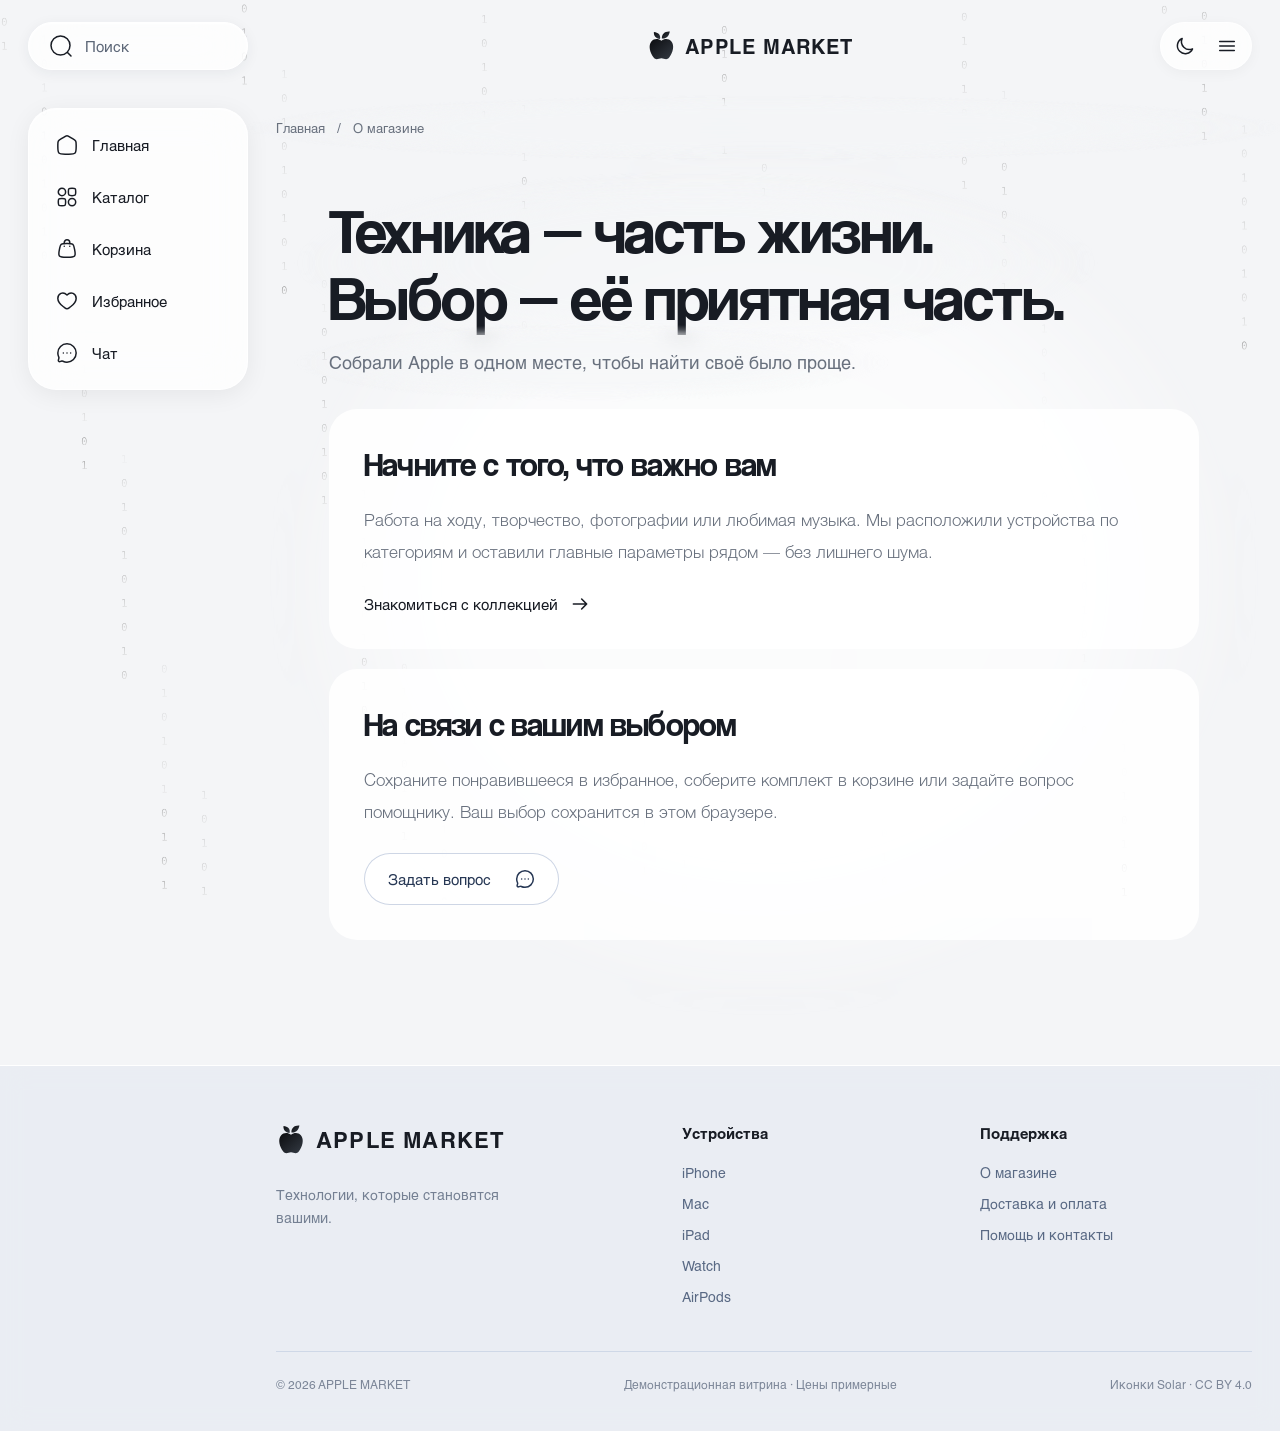
==== about.html @ 56eb34d1 "Add files via upload" ====
<!doctype html><html lang="ru"><head><meta charset="utf-8"><meta name="viewport" content="width=device-width,initial-scale=1"><meta name="description" content="APPLE MARKET — устройства Apple. Каталог iPhone, MacBook, iPad, AirPods и Apple Watch Series 12."><meta name="theme-color" content="#f7f8fc"><title>О магазине — APPLE MARKET</title><link rel="icon" type="image/svg+xml" href="favicon.svg?v=apple-market-5"><script src="theme.js?v=apple-market-5"></script><link rel="stylesheet" href="style.css?v=apple-market-5"><script defer src="solar.js?v=apple-market-5"></script><script defer src="products.js?v=apple-market-5"></script><script defer src="app.js?v=apple-market-5"></script></head><body data-page="about"><noscript>Для просмотра интерактивного каталога включите JavaScript.</noscript></body></html>
---- style.css ----
@font-face{font-family:Coolvetica;src:url('assets/fonts/coolvetica.ttf') format('truetype');font-weight:400;font-style:normal;font-display:swap}
@font-face{font-family:Manzana Helvetica;src:url('assets/fonts/helvetica-regular.otf') format('opentype');font-weight:400;font-style:normal;font-display:swap}
@font-face{font-family:Manzana Helvetica;src:url('assets/fonts/helvetica-light.otf') format('opentype');font-weight:300;font-style:normal;font-display:swap}
@font-face{font-family:Manzana Helvetica;src:url('assets/fonts/helvetica-bold.otf') format('opentype');font-weight:700;font-style:normal;font-display:swap}
@font-face{font-family:Manzana Helvetica;src:url('assets/fonts/helvetica-oblique.otf') format('opentype');font-weight:400;font-style:italic;font-display:swap}
:root{--ink:#181c24;--muted:#69717e;--paper:#f4f5f7;--line:#e1e5ec;--radius:32px;--spring:cubic-bezier(.22,1.38,.38,1);--ease:cubic-bezier(.22,1,.36,1);--button-blue:linear-gradient(115deg,#164dd4 0%,#122b80 36%,#174bc9 63%,#09194b 100%);font-family:'Manzana Helvetica',Helvetica,Arial,sans-serif;color:var(--ink);background:var(--paper);font-synthesis:none}
*{box-sizing:border-box}html{scroll-behavior:smooth;scroll-padding-bottom:120px}body{margin:0;min-width:320px}button,input,select,textarea{font:inherit}button,input,select,a,summary{touch-action:manipulation}button,a{-webkit-tap-highlight-color:transparent}a{color:inherit;text-decoration:none}button{cursor:pointer;color:inherit;border:0;background:none}button:disabled{opacity:.5;cursor:not-allowed}[hidden]{display:none!important}button:focus-visible,a:focus-visible,input:focus-visible,select:focus-visible,summary:focus-visible{outline:3px solid #447dff;outline-offset:5px}img{display:block;max-width:100%;height:auto}svg{width:24px;height:24px;fill:none;flex-shrink:0}svg path{vector-effect:non-scaling-stroke}h1,h2,h3,.brand,.menu-wordmark{font-family:Coolvetica,'Manzana Helvetica',sans-serif;font-weight:400;letter-spacing:-.025em}p{line-height:1.6}#matrix{position:fixed;inset:0;width:100%;height:100%;pointer-events:none;z-index:-1}.container{width:min(100%,1424px);padding:0 48px;margin:auto}.header{height:92px;display:flex;justify-content:space-between;align-items:center;position:relative;z-index:6}.icon-btn{display:grid;place-items:center;width:44px;height:44px;border-radius:50%;transition:transform .55s var(--spring),background .25s}.icon-btn:hover{background:#e9edf4}.icon-btn:active,.pill:active,.chip:active,.option:active,.add-btn:active,.dock-item:active{transform:scale(.93)}.top-control{background:#ffffff9c;border:1px solid #fff;box-shadow:inset 0 1px 2px #fff,0 3px 14px #202a4010;backdrop-filter:blur(20px);-webkit-backdrop-filter:blur(20px)}.brand{display:inline-flex;align-items:center;gap:16px;font-size:30px;letter-spacing:.13em;line-height:1}.logo-symbol{position:relative;display:block;overflow:hidden;width:61px;height:32px;flex-shrink:0;mix-blend-mode:multiply}.logo-symbol img{position:absolute;width:190px;height:95px;max-width:none;left:-64px;top:-19px}.home-brand{text-align:center;padding:7px 0 35px}.home-brand .brand{font-size:34px;gap:19px}.hero{aspect-ratio:16/9;border-radius:var(--radius);position:relative;overflow:hidden;background:#fff;display:grid;grid-template-columns:43% 57%;isolation:isolate;width:100%;box-shadow:0 12px 60px #26304705}.hero-copy{z-index:2;display:flex;flex-direction:column;justify-content:center;align-items:flex-start;padding:10% 0 10% 13%;position:relative}.hero h1{font-size:clamp(36px,4.5vw,67px);line-height:1.02;letter-spacing:-.04em;margin:0 0 22px;white-space:nowrap}.hero p{font-weight:300;font-size:20px;color:#647084;margin:0 0 30px}.hero-visual{position:absolute;inset:0 0 0 35%;display:flex;align-items:center;justify-content:center;overflow:hidden}.hero-visual img{width:100%;height:100%;max-width:none;object-fit:cover;object-position:55% 50%}.hero-visual:after{content:'';position:absolute;inset:0;background:linear-gradient(90deg,#fff 0%,#ffffff00 27%);pointer-events:none}.pill{display:inline-flex;align-items:center;justify-content:center;gap:24px;padding:16px 24px;border-radius:50px;font-size:15px;line-height:1.3;color:#fff;background:var(--button-blue);background-size:280% 280%;animation:blue-sheen 9s ease-in-out infinite;box-shadow:0 3px 17px #2457d126,inset 0 1px 1px #ffffff2b;transition:transform .55s var(--spring),box-shadow .35s;min-height:50px}.pill:hover{transform:translateY(-2px);box-shadow:0 5px 24px #2457d13d,inset 0 1px 1px #ffffff40}.pill svg{width:20px;height:20px}.pill.outline{background:#ffffff75;color:#263754;box-shadow:inset 0 0 0 1px #ced6e5;animation:none}.second-row{display:grid;grid-template-columns:1fr 1fr;gap:24px;margin-top:24px}.portrait-banner{position:relative;aspect-ratio:3/4;border-radius:var(--radius);background:linear-gradient(155deg,#e7f0ff,#f2f4fa 65%,#dce8f9);overflow:hidden;padding:9%;display:flex;flex-direction:column;align-items:flex-start}.portrait-banner h2{font-size:clamp(38px,4.5vw,65px);line-height:1.02;margin:0;z-index:2}.portrait-banner img{position:absolute;left:3%;bottom:22%;width:94%;height:44%;object-fit:contain;transition:transform 1s var(--ease)}.portrait-banner:hover img{transform:translateY(-10px) rotate(-2deg)}.portrait-banner .pill{position:absolute;bottom:8%;left:9%;z-index:2}.editorial{display:flex;flex-direction:column;align-items:flex-start;justify-content:center;padding:11%;border-radius:var(--radius);background:#ffffffa8;backdrop-filter:blur(7px);-webkit-backdrop-filter:blur(7px);border:1px solid #fff9}.editorial h2{font-size:clamp(34px,4.3vw,62px);line-height:1.05;margin:0 0 30px}.editorial p{font-size:19px;font-weight:300;line-height:1.9;color:#727c8d;margin:0 0 32px}.text-link{display:inline-flex;align-items:center;gap:12px;font-size:15px;flex-shrink:0}.text-link svg{width:20px;height:20px}.section{padding-top:80px}.section-title{display:flex;align-items:center;justify-content:space-between;gap:25px;margin-bottom:30px}.section-title h2{font-size:42px;margin:0;line-height:1.1}.cards{display:grid;grid-template-columns:repeat(3,minmax(0,1fr));gap:20px}.card{position:relative;min-width:0;border-radius:28px;background:#fff;padding:25px;display:flex;flex-direction:column;box-shadow:0 8px 36px #18244004;transition:transform .65s var(--spring),box-shadow .4s}.card:hover{transform:translateY(-5px);box-shadow:0 14px 42px #1824400b}.card-link{display:block}.favorite{position:absolute;right:14px;top:14px;z-index:3;color:#667284}.favorite.selected{color:#1747c5;background:#edf2ff}.favorite.selected svg{fill:#dfe9ff}.card-image{height:255px;display:flex;align-items:center;justify-content:center;margin:4px 0 20px}.card-image img{width:100%;height:100%;object-fit:contain;transition:transform .6s var(--ease);mix-blend-mode:multiply}.card:hover .card-image img{transform:scale(1.035)}.card h3{font-size:27px;line-height:1.1;margin:0 0 10px}.card .desc{font-size:14px;color:var(--muted);margin:0;min-height:43px}.card-bottom{display:flex;justify-content:space-between;align-items:center;gap:8px;padding-top:20px;margin-top:auto}.price{font-size:21px;letter-spacing:-.03em}.add-btn{width:42px;height:42px;display:grid;place-items:center;flex-shrink:0;border-radius:50%;color:#fff;background:var(--button-blue);background-size:280% 280%;animation:blue-sheen 9s ease-in-out infinite;box-shadow:0 3px 13px #2457d123;transition:transform .5s var(--spring)}.add-btn svg{width:23px;height:23px}.availability{font-size:13px;color:#5e6d89;line-height:1.5;margin:14px 0 0}.footer{padding:58px 0 130px;margin-top:80px;background:#e7ebf2b8;border-top:1px solid #fff;backdrop-filter:blur(14px);-webkit-backdrop-filter:blur(14px)}.footer-inner{display:grid;grid-template-columns:2fr 1fr 1fr;gap:40px}.footer p{font-size:14px;color:#758093;max-width:270px;margin-top:25px}.footer h4{font-size:15px;font-weight:700;margin:0 0 22px}.footer a:not(.brand){display:block;font-size:14px;margin:14px 0;color:#596984}.footer .brand{font-size:25px;gap:10px}.footer .logo-symbol{transform:scale(.75);margin-left:-8px;margin-right:-6px}.footer-bottom{display:flex;justify-content:space-between;gap:20px;align-items:center;font-size:12px;color:#7c8698;margin-top:32px;padding-top:25px;border-top:1px solid #cfd8e7}.footer-bottom a{font-size:12px!important;margin:0!important}
/* Floating glass navigation, using native blur and layered optical highlights. */
.dock{position:fixed;bottom:max(18px,env(safe-area-inset-bottom));left:50%;transform:translateX(-50%);display:grid;grid-template-columns:repeat(5,minmax(0,1fr));align-items:center;width:min(560px,calc(100% - 28px));padding:7px;gap:3px;border-radius:46px;z-index:15;background:linear-gradient(140deg,#ffffffbc,#ffffff68 45%,#d5dfef82);border:1px solid #fffffff5;box-shadow:inset 0 1px 1px #fff, inset 0 -1px 2px #97a5bf70,0 8px 32px #20345724,0 1px 5px #27344b14;backdrop-filter:blur(28px) saturate(1.65);-webkit-backdrop-filter:blur(28px) saturate(1.65)}.dock-item{position:relative;display:flex;flex-direction:column;align-items:center;justify-content:center;gap:6px;height:62px;border-radius:34px;color:#52627c;font-size:12px;line-height:1.1;transition:transform .5s var(--spring),background .4s,color .4s;isolation:isolate}.dock-item svg{width:24px;height:24px}.dock-item.active,.dock-item[aria-expanded=true]{background:linear-gradient(145deg,#fcfdffef,#d9e5ff9e);box-shadow:inset 0 1px 2px #fff,0 2px 8px #24457115;color:#174dc7}.dock-item:hover{background:#ffffff6e}.count{position:absolute;top:5px;right:calc(50% - 23px);font-size:10px;line-height:1;background:#174aca;color:#fff;border:2px solid #f8faff;min-width:18px;height:18px;padding:1px 3px;display:grid;place-items:center;border-radius:20px}
/* Search, menu and feedback are separate accessible modal surfaces. */
dialog{color:var(--ink);background:#f9fafded;border:1px solid #fff;border-radius:32px;padding:28px;box-shadow:inset 0 1px 2px #fff,0 25px 100px #17274330;max-width:calc(100% - 32px);backdrop-filter:blur(30px);-webkit-backdrop-filter:blur(30px);overflow:auto}dialog::backdrop{background:#1e2b421c;backdrop-filter:blur(5px);-webkit-backdrop-filter:blur(5px)}.dialog-top{display:flex;align-items:center;justify-content:space-between;gap:20px;margin-bottom:22px}.dialog-top h2{font-size:32px;margin:0}.dialog-top .icon-btn{background:#e5eaf280}.menu-dialog{position:fixed;inset:18px max(24px,calc((100vw - 1328px)/2)) auto auto;margin:0;width:390px;transform-origin:calc(100% - 44px) 28px;border-radius:34px;padding:20px 22px 26px}.menu-wordmark{font-size:23px;letter-spacing:.13em;padding-left:7px}.menu-dialog nav{display:flex;flex-direction:column;gap:7px}.menu-dialog nav a{display:flex;justify-content:space-between;align-items:center;font-size:18px;line-height:1.3;padding:16px;border-radius:19px;transition:background .25s,transform .45s var(--spring)}.menu-dialog nav a:hover{background:#e8edf6}.menu-dialog nav a:active{transform:scale(.96)}.menu-dialog nav svg{width:18px;height:18px;color:#7f8da3}.search-dialog{width:660px}.search-input,input[type=search],input[type=number],select{width:100%;border:1px solid var(--line);border-radius:15px;background:#fff;padding:15px;font-size:16px;color:var(--ink)}.search-results{display:flex;flex-direction:column;margin-top:18px;max-height:55vh;overflow:auto}.search-result{display:flex;align-items:center;gap:20px;padding:12px;border-bottom:1px solid var(--line);font-size:16px;border-radius:13px}.search-result:hover{background:#edf2fc}.search-result img{width:62px;height:66px;object-fit:contain;mix-blend-mode:multiply}.search-result div{flex:1}.search-result small{display:block;font-size:13px;color:var(--muted);margin-top:7px}.chat{position:fixed;inset:auto 24px 110px auto;margin:0;padding:0;width:400px;max-height:calc(100dvh - 145px);overflow:hidden;transform-origin:bottom right}.chat-head{display:flex;justify-content:space-between;gap:15px;align-items:center;padding:20px 22px;border-bottom:1px solid var(--line)}.chat-head strong{font-family:Coolvetica,sans-serif;font-size:22px;letter-spacing:.1em;font-weight:400}.chat-head small{display:block;font-size:12px;color:var(--muted);margin-top:6px}.messages{display:flex;flex-direction:column;gap:12px;min-height:140px;max-height:min(330px,42dvh);padding:20px;overflow:auto;overscroll-behavior:contain}.message{font-size:15px;line-height:1.6;background:#e9edf4;padding:13px 16px;border-radius:21px;max-width:94%;white-space:pre-wrap}.message.user{background:#dde8ff;align-self:flex-end}.chat-quick{display:flex;gap:7px;padding:0 18px 15px;flex-wrap:wrap}.chat-quick button{font-size:13px;padding:9px 13px;border:1px solid #d9e1f0;border-radius:30px;background:#fff8}.chat-form{display:flex;gap:8px;padding:13px;border-top:1px solid var(--line)}.chat-form input{min-width:0;flex:1;border:0;background:transparent;padding:12px;font-size:16px}.chat-form button{display:grid;place-items:center;width:45px;height:45px;border-radius:50%;color:#fff;background:var(--button-blue);background-size:280% 280%;animation:blue-sheen 9s ease-in-out infinite;box-shadow:0 3px 14px #164dcc28}
/* Catalog and detail pages. */
.breadcrumbs{display:flex;gap:12px;font-size:13px;color:var(--muted);flex-wrap:wrap;margin:12px 0 35px}.page-heading{font-size:clamp(42px,5vw,70px);line-height:1.05;margin:0 0 22px}.lead{font-size:18px;font-weight:300;color:var(--muted);max-width:720px;margin:0 0 32px}.catalog-tabs{display:flex;flex-wrap:wrap;gap:8px;margin:34px 0}.chip{font-size:15px;padding:12px 22px;border:1px solid #d8e0ec;background:#fff8;border-radius:30px;transition:transform .5s var(--spring),background .3s}.chip.active{background:var(--button-blue);background-size:280% 280%;animation:blue-sheen 9s ease-in-out infinite;color:#fff;box-shadow:0 2px 14px #1f51c31c;border-color:transparent}.catalog-layout{display:grid;grid-template-columns:210px minmax(0,1fr);gap:26px}.catalog-layout .cards{grid-template-columns:repeat(3,minmax(0,1fr))}.catalog-layout .card{padding:20px}.catalog-layout .card-image{height:205px}.catalog-layout .card h3{font-size:25px}.filters{align-self:start;padding:24px;background:#ffffffb8;border:1px solid #fff;border-radius:26px;backdrop-filter:blur(8px)}.filters h3{font-size:22px;margin:0 0 22px}.filters label{display:block;font-size:14px;margin:20px 0 9px}.filters input{padding:12px;font-size:15px}.filters .reset{font-size:13px;padding:0 0 3px;border-bottom:1px solid #869bc0;color:#56729f;margin-top:24px}.results-top{display:flex;align-items:center;justify-content:space-between;gap:14px;margin-bottom:20px;font-size:14px;color:var(--muted)}.results-top select{width:auto;background:#ffffff8c;border:0;padding:10px 13px;font-size:14px}.demo-note{font-size:12px!important;color:#7b8392!important;line-height:1.7!important;margin:22px 0 0!important}.empty{grid-column:1/-1;padding:65px 25px;background:#ffffffbd;border:1px solid #fff;border-radius:28px;text-align:center}.empty h2{font-size:32px;margin:0 0 17px}.empty p{font-size:16px;color:var(--muted);margin:0 auto 25px;max-width:450px}.product-layout{display:grid;grid-template-columns:1.12fr 1fr;gap:64px;align-items:start}.product-photo{display:flex;align-items:center;justify-content:center;aspect-ratio:1;border-radius:32px;background:#fff;position:sticky;top:24px;overflow:hidden}.product-photo img{width:88%;height:88%;object-fit:contain;mix-blend-mode:multiply}.product-copy{padding:20px 0 0}.product-copy h1{font-size:48px;margin:0 0 20px;line-height:1.05}.product-copy p{font-size:17px;line-height:1.7;color:var(--muted);font-weight:300;margin:0 0 20px}.product-copy .availability{color:#315ca9;font-size:14px}.option-label{display:block;font-size:14px;margin:24px 0 12px}.options{display:flex;flex-wrap:wrap;gap:9px}.option{font-size:14px;border:1px solid #d8e0ed;border-radius:16px;padding:13px 18px;background:#ffffffb8;transition:transform .5s var(--spring),background .3s}.option.active{border-color:#285bc5;box-shadow:inset 0 0 0 1px #285bc5;background:linear-gradient(120deg,#f2f6ff,#e7eeff);color:#1746ae}.product-copy .price{display:block;font-size:36px;margin:30px 0 23px}.product-copy .pill{width:100%;justify-content:space-between}.specs{max-width:900px;margin:65px auto 0;padding:35px;border-radius:28px;background:#ffffffbc;backdrop-filter:blur(10px)}.specs h2{font-size:36px;margin:0 0 17px}.source-link{display:inline-flex;gap:8px;align-items:center;font-size:13px;color:#536f9f;margin-bottom:15px}.source-link svg{height:15px;width:15px}.spec-row{display:flex;justify-content:space-between;gap:20px;border-bottom:1px solid var(--line);font-size:15px;padding:18px 0;line-height:1.5}.spec-row span{color:var(--muted)}.spec-row strong{font-weight:400;text-align:right}.specs details{padding:20px 0}.specs details p{font-size:15px}.cart-layout{display:grid;grid-template-columns:1fr 360px;gap:40px}.cart-row{display:grid;grid-template-columns:100px 1fr auto;gap:24px;align-items:center;padding:25px 0;border-bottom:1px solid var(--line)}.cart-row img{width:100px;height:110px;object-fit:contain;background:#fff;border-radius:18px}.cart-row h3{font-size:25px;line-height:1.1;margin:0 0 9px}.cart-row p{font-size:13px;color:var(--muted)}.cart-row .price{font-size:20px}.quantity{display:inline-flex;align-items:center;border:1px solid var(--line);border-radius:30px;background:#ffffff9c}.quantity button{font-size:17px;padding:9px 14px}.quantity span{font-size:14px;min-width:23px;text-align:center}.summary{align-self:start;padding:28px;border-radius:28px;background:#ffffffd9;border:1px solid #fff;backdrop-filter:blur(12px)}.summary h2{font-size:29px;margin:0 0 24px}.summary .pill{width:100%;margin-top:25px;gap:10px}.summary p{font-size:13px;line-height:1.7;color:var(--muted)}.info-page{max-width:920px;margin:0 auto}.info-card{padding:35px;border-radius:28px;background:#ffffffd9;margin:20px 0}.info-card h2{font-size:33px;margin:0 0 20px}.info-card p{font-size:17px;font-weight:300;line-height:1.9;color:var(--muted);margin:0 0 25px}details{border-bottom:1px solid var(--line);padding:25px 0}summary{cursor:pointer;font-size:17px;line-height:1.5}details p{font-size:16px;line-height:1.8;color:var(--muted)}.toast{position:fixed;bottom:115px;left:50%;transform:translate(-50%,15px);background:#1d2944ed;color:#fff;padding:15px 24px;border-radius:30px;z-index:25;opacity:0;pointer-events:none;max-width:calc(100% - 35px);font-size:14px;line-height:1.5;text-align:center;backdrop-filter:blur(15px);transition:transform .5s var(--spring),opacity .25s}.toast.show{opacity:1;transform:translate(-50%,0)}.muted{color:var(--muted)}.visually-hidden{position:absolute;width:1px;height:1px;overflow:hidden;clip:rect(0,0,0,0)}.eyebrow,.tag,.notice{display:none}
@keyframes blue-sheen{0%,100%{background-position:0% 50%}50%{background-position:100% 50%}}
@media(min-width:1500px){.hero h1{font-size:67px}}
@media(max-width:1100px){.container{padding:0 28px}.hero h1{font-size:clamp(32px,4.9vw,55px)}.hero p{font-size:17px}.hero .pill{font-size:14px;gap:14px;padding:15px 21px}.cards{grid-template-columns:repeat(2,minmax(0,1fr))}.catalog-layout .cards{grid-template-columns:repeat(2,minmax(0,1fr))}.product-layout{gap:35px}.product-copy h1{font-size:40px}.cart-layout{grid-template-columns:1fr 300px}.portrait-banner h2{font-size:50px}.editorial h2{font-size:45px}.editorial p{font-size:17px}.section-title h2{font-size:36px}}
@media(max-width:760px){.container{padding:0 16px}.header{height:77px}.top-control{width:42px;height:42px}.home-brand{padding:6px 0 27px}.home-brand .brand{font-size:28px;gap:8px}.home-brand .logo-symbol{transform:scale(.8);margin-right:-4px}.hero{border-radius:25px;grid-template-columns:47% 53%}.hero-copy{padding:8% 0 8% 11%;justify-content:center}.hero h1{font-size:clamp(24px,5.2vw,38px);letter-spacing:-.035em;line-height:1.05;margin:0 0 13px}.hero p{display:none}.hero-visual{left:35%}.hero-visual img{object-position:55% 50%}.hero-visual:after{background:linear-gradient(90deg,#fff,#ffffff00 36%)}.hero .pill{font-size:12px;padding:10px 14px;min-height:39px;gap:8px}.hero .pill svg{width:15px;height:15px}.second-row{grid-template-columns:1fr;gap:17px;margin-top:17px}.portrait-banner{border-radius:25px;padding:9%}.portrait-banner h2{font-size:clamp(44px,12vw,70px)}.portrait-banner img{bottom:22%;height:45%}.portrait-banner .pill{font-size:14px}.editorial{padding:36px 30px;border-radius:25px}.editorial h2{font-size:43px;margin-bottom:24px}.editorial p{font-size:17px;line-height:1.8;margin-bottom:24px}.section{padding-top:48px}.section-title{align-items:flex-start;gap:15px;margin-bottom:23px}.section-title h2{font-size:32px;max-width:230px}.section-title .text-link{font-size:12px;gap:6px;max-width:90px;flex-shrink:1;line-height:1.5;margin-top:4px}.section-title .text-link svg{width:16px;height:16px}.cards{gap:12px}.card{padding:15px;border-radius:23px}.card .favorite{top:8px;right:6px;width:34px;height:34px}.card .favorite svg{width:21px;height:21px}.card-image{height:165px;margin:12px 0 15px}.card h3{font-size:23px;line-height:1.08;margin-bottom:9px}.card .desc{font-size:13px;line-height:1.5;min-height:40px}.card .availability{font-size:11px}.card-bottom{padding-top:17px;gap:4px}.price{font-size:16px}.add-btn{width:33px;height:33px}.add-btn svg{width:20px;height:20px}.footer{margin-top:48px;padding:36px 0 120px}.footer-inner{grid-template-columns:1fr 1fr;gap:30px}.footer-inner>div:first-child{grid-column:1/-1}.footer-bottom{flex-wrap:wrap;font-size:11px;line-height:1.6;gap:13px;margin-top:28px}.footer-bottom a{font-size:11px!important}.footer .brand{font-size:27px}.dock{bottom:max(12px,env(safe-area-inset-bottom));width:calc(100% - 22px);padding:6px;gap:1px;border-radius:42px}.dock-item{height:58px;gap:5px;font-size:11px;letter-spacing:-.01em}.dock-item svg{width:23px;height:23px}.count{top:3px;right:calc(50% - 23px)}.menu-dialog{inset:15px 15px auto auto;width:calc(100% - 30px);max-width:400px;border-radius:31px;padding:18px 20px 23px}.menu-dialog nav a{font-size:17px;padding:15px}.menu-wordmark{font-size:21px}.dialog-top h2{font-size:29px}.search-dialog{padding:24px}.chat{inset:auto 12px 98px 12px;width:auto;max-width:none;max-height:calc(100dvh - 130px);border-radius:29px}.messages{max-height:40dvh;padding:17px}.chat-head{padding:18px}.message{font-size:14px}.chat-quick button{font-size:12px}.breadcrumbs{font-size:12px;margin:9px 0 27px}.page-heading{font-size:44px;margin-bottom:17px}.lead{font-size:16px;margin-bottom:25px}.catalog-tabs{gap:6px;margin:23px 0}.chip{padding:11px 17px;font-size:14px}.catalog-layout{grid-template-columns:1fr;gap:20px}.filters{padding:20px;display:grid;grid-template-columns:1fr 1fr;gap:8px 14px}.filters h3{grid-column:1/-1;margin:0 0 2px;font-size:23px}.filters label{font-size:13px;margin:6px 0 8px}.filters input{padding:12px;min-width:0;width:100%;font-size:16px}.filters>div{min-width:0}.filters .reset{margin:8px 0 0;justify-self:start;grid-column:1/-1}.results-top{font-size:13px;gap:10px}.results-top select{font-size:13px;max-width:180px}.catalog-layout .card{padding:15px}.catalog-layout .card-image{height:165px}.catalog-layout .card h3{font-size:23px}.product-layout{grid-template-columns:1fr;gap:27px}.product-photo{position:static;aspect-ratio:1.08;border-radius:27px}.product-copy{padding:0 5px}.product-copy h1{font-size:43px}.product-copy p{font-size:16px;line-height:1.7}.product-copy .price{font-size:32px}.product-copy .pill{min-height:54px;font-size:16px}.option{font-size:14px;padding:13px 16px}.specs{padding:25px;margin-top:40px;border-radius:26px}.specs h2{font-size:32px}.spec-row{font-size:14px;padding:16px 0;gap:18px}.spec-row strong{max-width:57%;overflow-wrap:anywhere}.cart-layout{grid-template-columns:1fr;gap:30px}.cart-row{grid-template-columns:65px 1fr auto;gap:13px;padding:22px 0}.cart-row img{width:65px;height:85px}.cart-row h3{font-size:22px}.cart-row p{font-size:12px}.cart-row .price{font-size:16px}.quantity button{padding:8px 11px}.quantity span{font-size:13px;min-width:16px}.summary{padding:25px}.info-card{padding:27px}.info-card h2{font-size:29px}.info-card p{font-size:16px}.toast{bottom:100px;width:max-content}.demo-note{font-size:12px!important}}
@media(max-width:360px){.hero h1{font-size:22px}.hero .pill{font-size:11px;gap:4px;padding:10px}.card{padding:12px}.card-image{height:145px}.card h3{font-size:21px}.price{font-size:14px}.dock-item{font-size:10px}.product-copy h1{font-size:37px}}
@media(prefers-reduced-motion:reduce){html{scroll-behavior:auto}*,*:before,*:after{animation:none!important;transition:none!important}#matrix{opacity:.35}}

.header>.brand{position:absolute;left:50%;transform:translateX(-50%);font-size:23px;gap:2px;letter-spacing:.11em}.header>.brand .logo-symbol{transform:scale(.58);margin-left:-13px;margin-right:-9px}.header{margin-bottom:8px}@media(max-width:760px){.header>.brand{font-size:20px;gap:0;letter-spacing:.09em}.header>.brand .logo-symbol{transform:scale(.48);margin-left:-16px;margin-right:-13px}}
.dock{background:linear-gradient(140deg,#ffffffeb,#f5f8ffdb 48%,#e4ecfadf);color:#344b70}.dock-item{color:#425776}.dock-item.active,.dock-item[aria-expanded=true]{color:#1547bd}.dock-item svg{filter:drop-shadow(0 1px 1px #ffffff80)}
.footer-label{display:block;font-size:14px;margin:14px 0;color:#596984;cursor:default}.product-copy{background:#ffffff8c;border-radius:30px;padding:28px;backdrop-filter:blur(14px);-webkit-backdrop-filter:blur(14px)}.info-page{padding:25px;border-radius:32px;background:#ffffff72;backdrop-filter:blur(12px);-webkit-backdrop-filter:blur(12px)}.section-title,.breadcrumbs,.page-heading,.lead{backdrop-filter:blur(9px);-webkit-backdrop-filter:blur(9px);border-radius:15px}.page-heading,.lead{width:fit-content;max-width:100%}.hero-copy{backdrop-filter:blur(7px);-webkit-backdrop-filter:blur(7px);background:linear-gradient(90deg,#ffffff95,#ffffff00);border-radius:24px;mask-image:linear-gradient(90deg,#000 88%,transparent);padding-right:14px}.hero-copy>*{position:relative}.hero-visual:after{background:linear-gradient(90deg,#fff,#ffffff00 38%)}@media(max-width:760px){.product-copy{padding:24px 20px}.info-page{padding:20px}.info-page .page-heading{font-size:39px}.hero-copy{mask-image:none;backdrop-filter:blur(3px);-webkit-backdrop-filter:blur(3px)}}
.product-gallery{position:sticky;top:24px;min-width:0}.product-gallery .product-photo{position:relative;top:auto;aspect-ratio:1;touch-action:pan-y;user-select:none;outline-offset:4px}.gallery-main{width:88%!important;height:83%!important;object-fit:contain;mix-blend-mode:multiply;filter:brightness(1.035)}.gallery-arrow{position:absolute;top:50%;transform:translateY(-50%);width:40px;height:40px;border-radius:50%;display:grid;place-items:center;background:#ffffffe6;border:1px solid #e8edf5;box-shadow:0 3px 12px #15274412;backdrop-filter:blur(12px);transition:scale .4s var(--spring)}.gallery-arrow:active{scale:.9}.gallery-arrow.previous{left:14px}.gallery-arrow.previous svg{transform:rotate(180deg)}.gallery-arrow.next{right:14px}.gallery-arrow svg{width:20px;height:20px}.gallery-counter{position:absolute;bottom:17px;left:50%;transform:translateX(-50%);border-radius:20px;padding:7px 12px;background:#f3f6faee;color:#5a6f90;font-size:12px;backdrop-filter:blur(10px)}.gallery-thumbs{display:flex;gap:10px;overflow-x:auto;margin-top:14px;padding:3px;scrollbar-width:thin}.gallery-thumb{flex:0 0 83px;height:78px;border:1px solid #e3e8f1;border-radius:18px;padding:8px;background:#fff;transition:transform .4s var(--spring),border-color .3s}.gallery-thumb img{width:100%;height:100%;object-fit:contain;mix-blend-mode:multiply}.gallery-thumb.active{border-color:#2255d0;box-shadow:0 0 0 1px #2255d0}.gallery-thumb:active{transform:scale(.92)}.card-image{position:relative;height:275px;padding:0 0 34px;margin-bottom:17px;overflow:hidden}.card-image>a{width:100%;height:100%;display:flex;align-items:center;justify-content:center}.card-image img{width:94%;height:94%;object-fit:contain;filter:brightness(1.035);mix-blend-mode:multiply}.card:hover .card-image img{transform:none}.card-gallery-controls{display:flex;align-items:center;gap:12px;position:absolute;bottom:0;left:50%;transform:translateX(-50%);white-space:nowrap;color:#75849a;font-size:11px}.card-gallery-controls button{width:29px;height:29px;border-radius:50%;background:#f1f4f9;display:grid;place-items:center}.card-gallery-controls button:active{transform:scale(.9)}.card-gallery-controls button:first-child svg{transform:rotate(180deg)}.card-gallery-controls svg{width:16px;height:16px}.card-colors{display:flex;gap:9px;margin-top:18px;flex-wrap:wrap}.color-dot{width:21px;height:21px;border-radius:50%;background:var(--swatch);box-shadow:inset 0 0 0 1px #0000000f;border:3px solid #fff;outline:1px solid transparent;transition:transform .4s var(--spring)}.color-dot.active{outline-color:#3564c9}.color-dot:active{transform:scale(.86)}.catalog-layout .card-image{height:240px}@media(max-width:760px){.product-gallery{position:static}.product-gallery .product-photo{aspect-ratio:1.04}.gallery-main{width:87%!important;height:81%!important}.gallery-arrow{width:34px;height:34px}.gallery-arrow.previous{left:10px}.gallery-arrow.next{right:10px}.gallery-thumb{flex-basis:72px;height:67px;border-radius:16px}.card-image,.catalog-layout .card-image{height:195px;padding-bottom:28px;margin-bottom:14px}.card-image img{width:100%;height:96%}.card-gallery-controls{gap:6px;font-size:10px}.card-gallery-controls button{width:27px;height:27px}.card-colors{gap:8px;margin-top:14px}.color-dot{width:20px;height:20px}}@media(max-width:360px){.card-image,.catalog-layout .card-image{height:170px}}
/* Feathered reading zones: blur and backing fade together, never the text. */
.product-copy,.info-page,.section-title,.breadcrumbs,.page-heading,.lead,.hero-copy{position:relative;isolation:isolate;backdrop-filter:none!important;-webkit-backdrop-filter:none!important;mask-image:none!important;background:transparent}
.product-copy::before,.info-page::before,.section-title::before,.breadcrumbs::before,.page-heading::before,.lead::before,.hero-copy::before{content:'';position:absolute;inset:-34px -38px;z-index:-1;pointer-events:none;border-radius:inherit;background:#ffffffa3;backdrop-filter:blur(17px);-webkit-backdrop-filter:blur(17px);mask-image:radial-gradient(ellipse farthest-side at center,#000 48%,#000e 61%,#0009 74%,#0003 88%,transparent 100%);-webkit-mask-image:radial-gradient(ellipse farthest-side at center,#000 48%,#000e 61%,#0009 74%,#0003 88%,transparent 100%)}
.page-heading::before,.lead::before,.breadcrumbs::before,.section-title::before{inset:-25px -35px;background:#f4f5f79c;backdrop-filter:blur(13px);-webkit-backdrop-filter:blur(13px)}
.hero-copy::before{inset:-12% -35% -12% -15%;background:#ffffffda;backdrop-filter:blur(12px);-webkit-backdrop-filter:blur(12px);mask-image:radial-gradient(ellipse farthest-side at 35% 50%,#000 20%,#000e 43%,#0008 66%,#0002 87%,transparent 100%);-webkit-mask-image:radial-gradient(ellipse farthest-side at 35% 50%,#000 20%,#000e 43%,#0008 66%,#0002 87%,transparent 100%)}
@media(max-width:760px){.product-copy::before,.info-page::before{inset:-25px -16px}.hero-copy::before{inset:-15% -35% -15% -20%}.page-heading::before,.lead::before,.breadcrumbs::before,.section-title::before{inset:-20px -15px}}
/* Apple product photography on a seamless white stage. */
.card-image img,.gallery-main,.gallery-thumb img{filter:brightness(1.045);mix-blend-mode:multiply}
.card-image img[src*='-full.']{scale:1.38}
.gallery-main[src*='-full.']{scale:1.14}
.card-image img[src*='airpods-front']{scale:1.08}
.card-image>a{overflow:hidden;border-radius:12px}
.card-gallery-controls{z-index:2}
body{overflow-x:clip}
/* Consistent controls, restrained typography and responsive catalog. */
:root{--control-radius:24px;--panel-radius:28px}
.search-label{display:none}
input:focus,input:focus-visible,textarea:focus,textarea:focus-visible{outline:none!important;box-shadow:none!important;border-color:#aab2bf}
button:focus-visible,a:focus-visible,summary:focus-visible,.card-viewport:focus-visible{outline:2px solid #8a929e;outline-offset:4px}
.card,.filters,.sort-menu,.menu-dialog,.info-card,.specs,.summary{border-radius:var(--panel-radius)}
.card{padding:24px;gap:0}.card:hover{transform:translateY(-3px)}
.card h3,.catalog-layout .card h3{font-family:'Manzana Helvetica',Helvetica,sans-serif;font-weight:400;font-size:22px;line-height:1.3;letter-spacing:-.025em;margin:0;min-height:2.6em}
.card .desc{display:none}.card-colors{margin:13px 0 0;gap:10px}.card .availability{font-size:12px;margin:12px 0 0;line-height:1.5}.card-bottom{padding-top:23px;gap:12px}.card .price{font-size:18px;line-height:1.4;letter-spacing:-.025em}
.favorite.selected{color:#1747c5;background:transparent}.favorite.selected svg{fill:currentColor}.favorite{transition:transform .45s var(--spring),color .3s}.favorite:active{transform:scale(1.18)}
.card-image,.catalog-layout .card-image{height:282px;display:block;padding:0;margin:2px 0 22px;overflow:visible}
.card-viewport{height:calc(100% - 28px);width:100%;overflow:hidden;touch-action:pan-y;cursor:grab;user-select:none;border-radius:16px}
.card-viewport.dragging{cursor:grabbing}.card-track{display:flex;width:100%;height:100%;transition:transform .6s cubic-bezier(.22,1.08,.3,1);will-change:transform}
.card-slide{flex:0 0 100%;min-width:0;height:100%;display:flex;align-items:center;justify-content:center;overflow:hidden;padding:12px}
.card-slide img{width:100%;height:100%;object-fit:contain;pointer-events:none;transition:none!important}.card:hover .card-slide img{transform:none}.photo-dots{display:flex;justify-content:center;align-items:center;height:28px;gap:0}.photo-dot{width:25px;height:28px;padding:0;display:grid;place-items:center}.photo-dot span{width:5px;height:5px;border-radius:50%;background:#cdd1d8;transition:background .3s,transform .5s var(--spring)}.photo-dot.active span{background:#687382;transform:scale(1.35)}.photo-dot:active span{transform:scale(1.7)}
.add-btn svg{width:19px;height:19px}.dialog-top .icon-btn{background:transparent}.dialog-top .icon-btn:hover{background:#e5eaf280}
.catalog-layout{display:block}.catalog-content{min-width:0}.catalog-search{display:flex;align-items:center;gap:12px;width:100%;height:56px;padding:0 19px;border-radius:var(--control-radius);background:#ffffffd9;border:1px solid #ffffff;box-shadow:0 3px 20px #202a4006;backdrop-filter:blur(18px)}.catalog-search svg{width:21px;height:21px;color:#7a8391}.catalog-search input{height:100%;min-width:0;border:0;background:transparent;padding:0;font-size:16px;border-radius:0}.catalog-search:focus-within{border-color:#aab2bf}.catalog-tabs{margin:20px 0 24px;gap:8px}.chip{padding:12px 20px;border-radius:var(--control-radius)}
.results-top{min-height:48px;margin-bottom:20px;gap:12px}.sort-wrap{position:relative;z-index:7}.sort-trigger{display:flex;align-items:center;justify-content:space-between;gap:16px;min-height:46px;padding:12px 17px;background:#ffffffd6;border:1px solid #fff;border-radius:var(--control-radius);color:#434e60;font-size:14px;transition:transform .5s var(--spring),background .3s}.sort-trigger:active{transform:scale(.95)}.sort-trigger svg{width:17px;height:17px;transform:rotate(90deg);transition:transform .5s var(--spring)}.sort-trigger[aria-expanded=true] svg{transform:rotate(-90deg)}
.sort-menu{position:absolute;top:calc(100% + 9px);right:0;width:244px;max-width:calc(100vw - 32px);padding:10px;transform-origin:top right;background:#f9fafeef;border:1px solid #fff;box-shadow:inset 0 1px #fff,0 16px 45px #23344c24;backdrop-filter:blur(26px);-webkit-backdrop-filter:blur(26px)}.sort-menu button{display:flex;align-items:center;justify-content:space-between;width:100%;gap:15px;text-align:left;padding:15px 14px;border-radius:18px;font-size:14px;transition:background .25s,transform .4s var(--spring)}.sort-menu button:hover,.sort-menu button:focus-visible{background:#e9edf5;outline:none}.sort-menu button:active{transform:scale(.96)}.sort-menu [aria-checked=true]{background:#e8eef9;color:#1747a2}.sort-check{visibility:hidden}.sort-menu [aria-checked=true] .sort-check{visibility:visible}
.filters h3{font-family:'Manzana Helvetica',Helvetica,sans-serif;font-size:17px;line-height:1.4;font-weight:400;letter-spacing:-.02em}.filters input{border-radius:18px}.lead{font-weight:400;line-height:1.6}.page-heading{margin-bottom:18px}.product-copy p{line-height:1.7}.option{border-radius:20px}.chat-quick button:active{transform:scale(.95)}
@media(min-width:1024px){
 :root{--rail:220px;--rail-gap:28px;--side:max(28px,calc((100vw - 1328px)/2))}
 .container{width:100%;max-width:1424px;padding:0 48px}.header{height:92px}.header [data-open=search-dialog]{width:var(--rail);border-radius:var(--control-radius);display:flex;justify-content:flex-start;gap:12px;padding:0 20px;height:48px}.search-label{display:inline;font-size:15px;color:#5e6878}.header>.brand{left:calc(50% + 110px)}
 #main{margin-left:calc(var(--rail) + var(--rail-gap));min-height:60vh;padding-top:8px}
 .dock{left:var(--side);top:100px;bottom:auto;transform:none;width:var(--rail);display:flex;flex-direction:column;align-items:stretch;gap:4px;padding:12px;border-radius:var(--panel-radius);box-shadow:inset 0 1px #fff,0 8px 30px #2034570d;background:linear-gradient(145deg,#ffffffdf,#f5f7fbe6)}
 .dock-item{flex-direction:row;justify-content:flex-start;gap:14px;height:48px;padding:0 15px;border-radius:18px;font-size:15px}.dock-item svg{width:22px;height:22px}.dock-item .count{right:8px;top:14px}.dock-item.active{background:linear-gradient(130deg,#edf2ff,#e4eafa);box-shadow:none}
 .filters{position:fixed;top:410px;left:var(--side);width:var(--rail);padding:22px;max-height:calc(100dvh - 435px);overflow:auto;margin:0;z-index:5;background:#ffffffcc;backdrop-filter:blur(22px)}.filters h3{margin:0 0 18px}.filters label{font-size:13px;margin:0 0 10px}.filters .reset{font-size:12px;margin-top:20px}.catalog-layout .cards,.cards{grid-template-columns:repeat(2,minmax(0,1fr));gap:22px}.catalog-tabs{justify-content:flex-start}.footer .container{padding-left:296px}.footer{padding-bottom:40px}.footer-inner{grid-template-columns:1.4fr 1fr 1fr;gap:25px}.footer-bottom{flex-wrap:wrap}.toast{bottom:30px}.chat{bottom:24px}.hero h1{font-size:clamp(30px,3.3vw,52px)}.hero .pill{font-size:14px;padding:14px 19px}.hero p{font-size:17px}.hero-copy{padding-left:11%}.portrait-banner h2{font-size:clamp(36px,3.7vw,55px)}.editorial h2{font-size:clamp(33px,3.2vw,48px)}.product-layout{gap:30px;grid-template-columns:1fr 1fr}.product-copy{padding:15px}.product-copy h1{font-size:40px}.product-copy .price{font-size:30px}.product-copy .options{gap:8px}.product-copy .option{padding:12px;font-size:13px}
}
@media(min-width:1024px) and (max-width:1423px){.container{padding:0 28px}.footer .container{padding-left:276px}.card-image,.catalog-layout .card-image{height:240px}.hero p{display:none}.hero h1{font-size:clamp(29px,3.6vw,45px)}}
@media(min-width:761px) and (max-width:1023px){.catalog-layout .cards,.cards{grid-template-columns:repeat(2,minmax(0,1fr))}.filters{margin:0 0 22px;display:flex;align-items:center;gap:20px;padding:20px}.filters h3{max-width:150px;margin:0}.filters label{margin:0 0 6px;font-size:12px}.filters .reset{margin:0}.card-image,.catalog-layout .card-image{height:270px}.product-layout{grid-template-columns:1fr;gap:30px}.product-gallery{position:static}.product-photo{max-height:650px}}
@media(max-width:760px){
 .card,.catalog-layout .card{padding:15px;border-radius:24px}.card h3,.catalog-layout .card h3{font-size:16px;line-height:1.3;min-height:2.6em;letter-spacing:-.025em}.card-image,.catalog-layout .card-image{height:185px;margin:12px 0 17px}.card-slide{padding:6px}.card .price{font-size:14px;line-height:1.4}.card-bottom{padding-top:18px;gap:5px}.add-btn{width:34px;height:34px}.add-btn svg{width:17px;height:17px}.card-colors{gap:7px;margin-top:10px}.color-dot{width:21px;height:21px}.card .availability{font-size:10px;margin-top:10px;line-height:1.5}.card .favorite{top:9px;right:9px}.card .favorite svg{width:20px;height:20px}.photo-dot{width:22px}.photo-dot span{width:4px;height:4px}.card-image img[src*='-full.']{scale:1.3}.cards,.catalog-layout .cards{gap:12px}
 .filters{position:static;display:grid;grid-template-columns:1fr auto;align-items:center;padding:18px 20px;margin-bottom:20px;gap:12px 18px;border-radius:24px}.filters h3{grid-column:1/-1;margin:0;font-size:16px}.filters label{margin:0 0 7px;font-size:12px}.filters .reset{grid-column:auto;margin:18px 0 0;align-self:center;max-width:100px;line-height:1.5;font-size:11px}.filters input{font-size:14px;padding:11px;width:100%}.catalog-search{height:52px;border-radius:24px;padding:0 16px}.catalog-tabs{flex-wrap:nowrap;overflow-x:auto;scrollbar-width:none;margin:16px 0 20px;padding:2px 1px 5px;gap:7px}.catalog-tabs .chip{flex:none;padding:11px 17px;font-size:13px}.sort-trigger{font-size:12px;padding:11px 13px;gap:10px;min-height:43px;border-radius:24px}.results-top{font-size:12px;margin-bottom:16px}.sort-menu{width:224px}.sort-menu button{font-size:13px;padding:14px}.page-heading{font-size:42px}.lead{font-size:15px;line-height:1.6;margin-bottom:24px}.dock-item{font-size:10px}.dock{border-radius:38px}.dock-item{border-radius:30px}.footer-inner{gap:24px}
}
@media(max-width:375px){.card,.catalog-layout .card{padding:12px}.card h3,.catalog-layout .card h3{font-size:15px}.card-image,.catalog-layout .card-image{height:164px}.card .price{font-size:12px}.add-btn{width:31px;height:31px}.card-colors{gap:5px}.color-dot{width:20px;height:20px}.sort-trigger{max-width:175px}.filters{padding:17px}.filters .reset{max-width:83px}}
@media(prefers-reduced-motion:reduce){.card-track{transition:none!important}}
html{overflow-x:clip}
/* APPLE MARKET wordmark and pinned navigation controls. */
.brand{gap:10px}.brand-mark{display:block;width:30px;height:32px;flex:none;object-fit:contain}.header{z-index:30}.header>.brand{font-family:'Manzana Helvetica',Helvetica,sans-serif;font-size:20px;font-weight:700;letter-spacing:.055em;gap:9px}.footer .brand{font-family:'Manzana Helvetica',Helvetica,sans-serif;font-size:22px;font-weight:700;letter-spacing:.055em;gap:10px}.header .top-control{position:fixed;top:22px;z-index:31;background:#fbfcfff0;backdrop-filter:blur(24px);-webkit-backdrop-filter:blur(24px)}.header [data-open=search-dialog]{left:max(28px,calc((100vw - 1328px)/2))}.header .menu-trigger{right:max(28px,calc((100vw - 1328px)/2))}.hero-visual video{width:100%;height:100%;max-width:none;object-fit:cover;object-position:55% 50%}.video-toggle{position:absolute;bottom:18px;right:18px;z-index:4;width:32px;height:32px;padding:0;display:grid;place-items:center;border-radius:50%;background:#ffffffcf;color:#465162;backdrop-filter:blur(12px);font-size:16px;transition:transform .45s var(--spring)}.video-toggle:active{transform:scale(.9)}
@media(min-width:1024px){.dock{top:108px}.header [data-open=search-dialog]{top:22px}}
@media(max-width:1023px){.header [data-open=search-dialog]{left:28px}.header .menu-trigger{right:28px}}
@media(max-width:760px){.header .top-control{top:17px}.header [data-open=search-dialog]{left:16px}.header .menu-trigger{right:16px}.header>.brand{font-size:17px;gap:6px;letter-spacing:.035em}.header>.brand .brand-mark{width:25px;height:28px}.footer .brand{font-size:21px}.video-toggle{width:27px;height:27px;right:12px;bottom:12px;font-size:13px}}
@media(max-width:350px){.header>.brand{font-size:15px;gap:5px}.header>.brand .brand-mark{width:23px;height:26px}}
/* Neutral, flat glass navigation and a shared header capsule. */
:root{--surface:#fff;--glass:rgba(255,255,255,.76);--selection:#e9e9eb;--secondary:#62666e}
.dock{background:var(--glass);border-color:#ffffffb3;box-shadow:0 5px 24px #00000010,inset 0 1px 0 #ffffffa6;backdrop-filter:blur(24px) saturate(1.08);-webkit-backdrop-filter:blur(24px) saturate(1.08)}
.dock-item{color:var(--ink);user-select:none;-webkit-user-select:none;-webkit-touch-callout:none;touch-action:none}
.dock-item svg{filter:none}.dock-item.active,.dock-item[aria-expanded=true],.dock-item.scrub-target{background:var(--selection);box-shadow:none;color:#176bc3;transform:none}
.dock-item:hover{background:#80808012}.dock.scrubbing .dock-item{background:transparent;transform:none}.dock.scrubbing .dock-item.scrub-target{background:var(--selection);color:#176bc3}
.header-actions{position:fixed;top:22px;right:max(28px,calc((100vw - 1328px)/2));display:flex;align-items:center;padding:3px;border-radius:99px;background:var(--glass);border:1px solid #ffffffa6;box-shadow:0 3px 14px #0000000a;backdrop-filter:blur(24px);-webkit-backdrop-filter:blur(24px);z-index:31}
.header-actions .icon-btn{width:42px;height:40px;position:static}.header-actions .icon-btn svg{width:22px;height:22px}.theme-toggle[aria-pressed=true]{color:#f2ddaa}.header .top-control{background:var(--glass)}
.option{border-radius:999px}.option.active{box-shadow:none}
@media(max-width:1023px){.dock{padding:5px;gap:1px}.dock-item{height:49px;gap:3px;font-size:10px}.dock-item svg{width:22px;height:22px}}
@media(max-width:760px){
.header-actions{top:17px;right:16px;padding:2px}.header-actions .icon-btn{width:35px;height:36px}.header-actions .icon-btn svg{width:20px;height:20px}.header>.brand{left:calc(50% - 17px);font-size:15px;gap:5px;letter-spacing:.01em}.header>.brand .brand-mark{width:22px;height:25px}
.card,.catalog-layout .card{padding:13px}.card-image,.catalog-layout .card-image{height:161px;margin:8px 0 7px}.card h3,.catalog-layout .card h3{min-height:0;font-size:15px;line-height:1.25}.card-colors{margin-top:8px;gap:7px}.card-bottom{padding-top:9px;margin-top:0;min-height:41px}.card .availability{margin-top:6px;line-height:1.2}.card .price{font-size:13px}.cards{align-items:start}.card .color-dot{width:19px;height:19px}.photo-dots{height:24px}.card-viewport{height:calc(100% - 24px)}
.product-layout{gap:17px}.product-copy{padding:8px 3px}.product-copy h1{font-size:34px;margin:0 0 10px}.product-copy p{font-size:15px;line-height:1.5;margin:0 0 12px}.product-copy .availability{font-size:13px}.option-label{margin:15px 0 8px;font-size:13px}.options{gap:7px}.option{padding:10px 15px;font-size:13px;min-height:39px;border-radius:999px}.product-copy .price{font-size:29px;margin:19px 0 14px}.product-copy .pill{min-height:48px;font-size:15px}.product-copy .demo-note{margin-top:12px!important;line-height:1.5!important}.gallery-thumbs{margin-top:9px;gap:8px}.gallery-thumb{flex-basis:62px;height:58px;border-radius:15px}.specs{margin-top:25px;padding:22px}.spec-row{padding:12px 0}.breadcrumbs{margin-bottom:18px}
}
@media(max-width:350px){.header>.brand{font-size:12px;gap:3px;left:calc(50% - 16px)}.header>.brand .brand-mark{width:19px}.card-image,.catalog-layout .card-image{height:145px}.card .price{font-size:11px}.card h3,.catalog-layout .card h3{font-size:14px}}
/* Dark palette: explicit surfaces preserve the original colours of Apple photography. */
:root[data-theme=dark]{color-scheme:dark;--ink:#f1f1f3;--muted:#afb0b7;--paper:#121214;--line:#39393f;--surface:#232326;--glass:rgba(37,37,40,.83);--selection:#3d3d42;--secondary:#b9bac2;background:var(--paper);color:var(--ink)}
[data-theme=dark] .brand-mark{filter:brightness(0) invert(1)}
[data-theme=dark] :is(.card,.editorial,.specs,.summary,.info-card,.empty){background:var(--surface);border-color:#39393e;box-shadow:none}
[data-theme=dark] :is(dialog,.sort-menu){background:#242427f2;border-color:#4a4a50;box-shadow:0 20px 70px #0006}
[data-theme=dark] dialog::backdrop{background:#0006}
[data-theme=dark] :is(.dock,.header-actions,.header .top-control){background:var(--glass);border-color:#ffffff20;box-shadow:0 5px 24px #0003,inset 0 1px #ffffff12}
[data-theme=dark] :is(.dock-item.active,.dock-item[aria-expanded=true],.dock-item.scrub-target){color:#8cbfff}
[data-theme=dark] :is(.icon-btn:hover,.menu-dialog nav a:hover,.sort-menu button:hover,.search-result:hover){background:#ffffff12}
[data-theme=dark] :is(.footer p,.footer-label,.footer a:not(.brand),.footer-bottom,.editorial p,.availability,.search-label,.sort-trigger,.source-link,.gallery-counter){color:var(--secondary)}
[data-theme=dark] .footer{background:#1c1c1fbe;border-color:var(--line)}[data-theme=dark] .footer-bottom{border-color:var(--line)}
[data-theme=dark] :is(.product-copy,.info-page,.section-title,.breadcrumbs,.page-heading,.lead)::before{background:#121214d4}
[data-theme=dark] .portrait-banner{background:linear-gradient(140deg,#303039,#212126 70%,#33333b)}
[data-theme=dark] .hero{background:#17171a}[data-theme=dark] .hero-copy::before{background:#17171aee}[data-theme=dark] .hero-visual:after{background:linear-gradient(90deg,#17171a,transparent 58%)}
[data-theme=dark] .hero p{color:#b9bac2}
[data-theme=dark] :is(.catalog-search,.sort-trigger,.option,.chip,.quantity,.chat-quick button,input[type=search],input[type=number],select){background:#29292e;border-color:#47474d;color:var(--ink)}
[data-theme=dark] .catalog-search input{background:transparent;border:0}[data-theme=dark] input::placeholder{color:#a8a8b0}[data-theme=dark] .chat-form input{color:var(--ink)}
[data-theme=dark] :is(.option.active,.sort-menu [aria-checked=true]){background:#343d53;border-color:#86aaff;color:#d9e5ff}
[data-theme=dark] .chip.active{background:var(--button-blue);color:#fff;border-color:transparent}
[data-theme=dark] .pill.outline{background:#ffffff0a;color:var(--ink);box-shadow:inset 0 0 0 1px #65656d}
[data-theme=dark] .message{background:#36363c}[data-theme=dark] .message.user{background:#243d69;color:#f1f4ff}
[data-theme=dark] .favorite{color:#c4c4ce}[data-theme=dark] .favorite.selected{color:#93baff;background:transparent}
[data-theme=dark] .color-dot{border-color:#232326}[data-theme=dark] .color-dot.active{outline-color:#9bbcff}
[data-theme=dark] .demo-note{color:#aaaab4!important}
[data-theme=dark] :is(.card-viewport,.product-photo,.gallery-thumb){background:#f3f3f4}
[data-theme=dark] .gallery-thumb.active{border-color:#93baff;box-shadow:0 0 0 1px #93baff}
[data-theme=dark] .gallery-arrow{background:#303034e8;border-color:#55555c;color:#f4f4f6}[data-theme=dark] .gallery-counter{background:#28282ddd;color:#ececf2}
[data-theme=dark] .photo-dot span{background:#666670}[data-theme=dark] .photo-dot.active span{background:#d7d7df}
[data-theme=dark] .video-toggle{background:#28282ddd;color:#fff}[data-theme=dark] .count{border-color:#28282c}
/* Equal-height rows; photographs meet the dark catalog card's rounded edges. */
.cards,.cards .cards{align-items:stretch}
.card-bottom{margin-top:auto}
.favorite{color:#505662;text-shadow:none}.favorite svg{filter:drop-shadow(0 1px 2px #ffffffc0)}
[data-theme=dark] .favorite{color:#505662;background:#ffffffb8;backdrop-filter:blur(8px);-webkit-backdrop-filter:blur(8px)}
[data-theme=dark] .favorite.selected{color:#215bba;background:#ffffffe0}
.cards .card{--card-inset:24px;padding:var(--card-inset);overflow:hidden}
.cards .card-image{width:calc(100% + var(--card-inset)*2);margin:calc(-1 * var(--card-inset)) calc(-1 * var(--card-inset)) 16px}
.cards .card-viewport{border-radius:0;background:#f3f3f4}
.cards .card-slide{padding:12px}
.cards .photo-dots{background:var(--surface)}
@media(max-width:760px){.cards .card{--card-inset:13px}.cards .card-image{height:180px;margin-bottom:7px}.card-bottom{padding-top:9px}}
@media(max-width:350px){.cards .card-image{height:164px}}

/* The hero retains its light photography stage in both themes. */
[data-theme=dark] .hero{background:#fff;color:#181c24}
[data-theme=dark] .hero-copy::before{background:#ffffffda}
[data-theme=dark] .hero-visual:after{background:linear-gradient(90deg,#fff,#ffffff00 38%)}
[data-theme=dark] .hero p{color:#647084}
[data-theme=dark] .hero .video-toggle{background:#ffffffcf;color:#465162}
.theme-toggle[aria-pressed=true]{color:#fff}
/* Keep keyboard focus visible without Safari's automatic ring after a touch. */
html:not(.keyboard-navigation) [data-close]:focus{outline:none!important;box-shadow:none!important}
[data-close],.dialog-top [data-close]:hover{background:transparent!important}
.cards .card{box-shadow:0 2px 12px #1824400c;outline:1px solid #d9dde4}
[data-theme=dark] .cards .card{outline-color:#36363c}
@media(max-width:760px){
html.ios-safari .dock{bottom:0}
.card-track{will-change:auto}
.product-copy::before,.info-page::before,.section-title::before,.breadcrumbs::before,.page-heading::before,.lead::before,.hero-copy::before{backdrop-filter:none!important;-webkit-backdrop-filter:none!important}
.editorial,.specs,.summary,.info-page,.footer,.catalog-search{backdrop-filter:none!important;-webkit-backdrop-filter:none!important}
dialog::backdrop{backdrop-filter:none;-webkit-backdrop-filter:none;background:#1b20314a}
.dock,.header-actions,.header .top-control,dialog{backdrop-filter:blur(12px);-webkit-backdrop-filter:blur(12px)}
.pill,.add-btn,.chip.active,.chat-form button{animation:none;background-size:100% 100%}
.card:hover{transform:none}.card{transition:none}
}
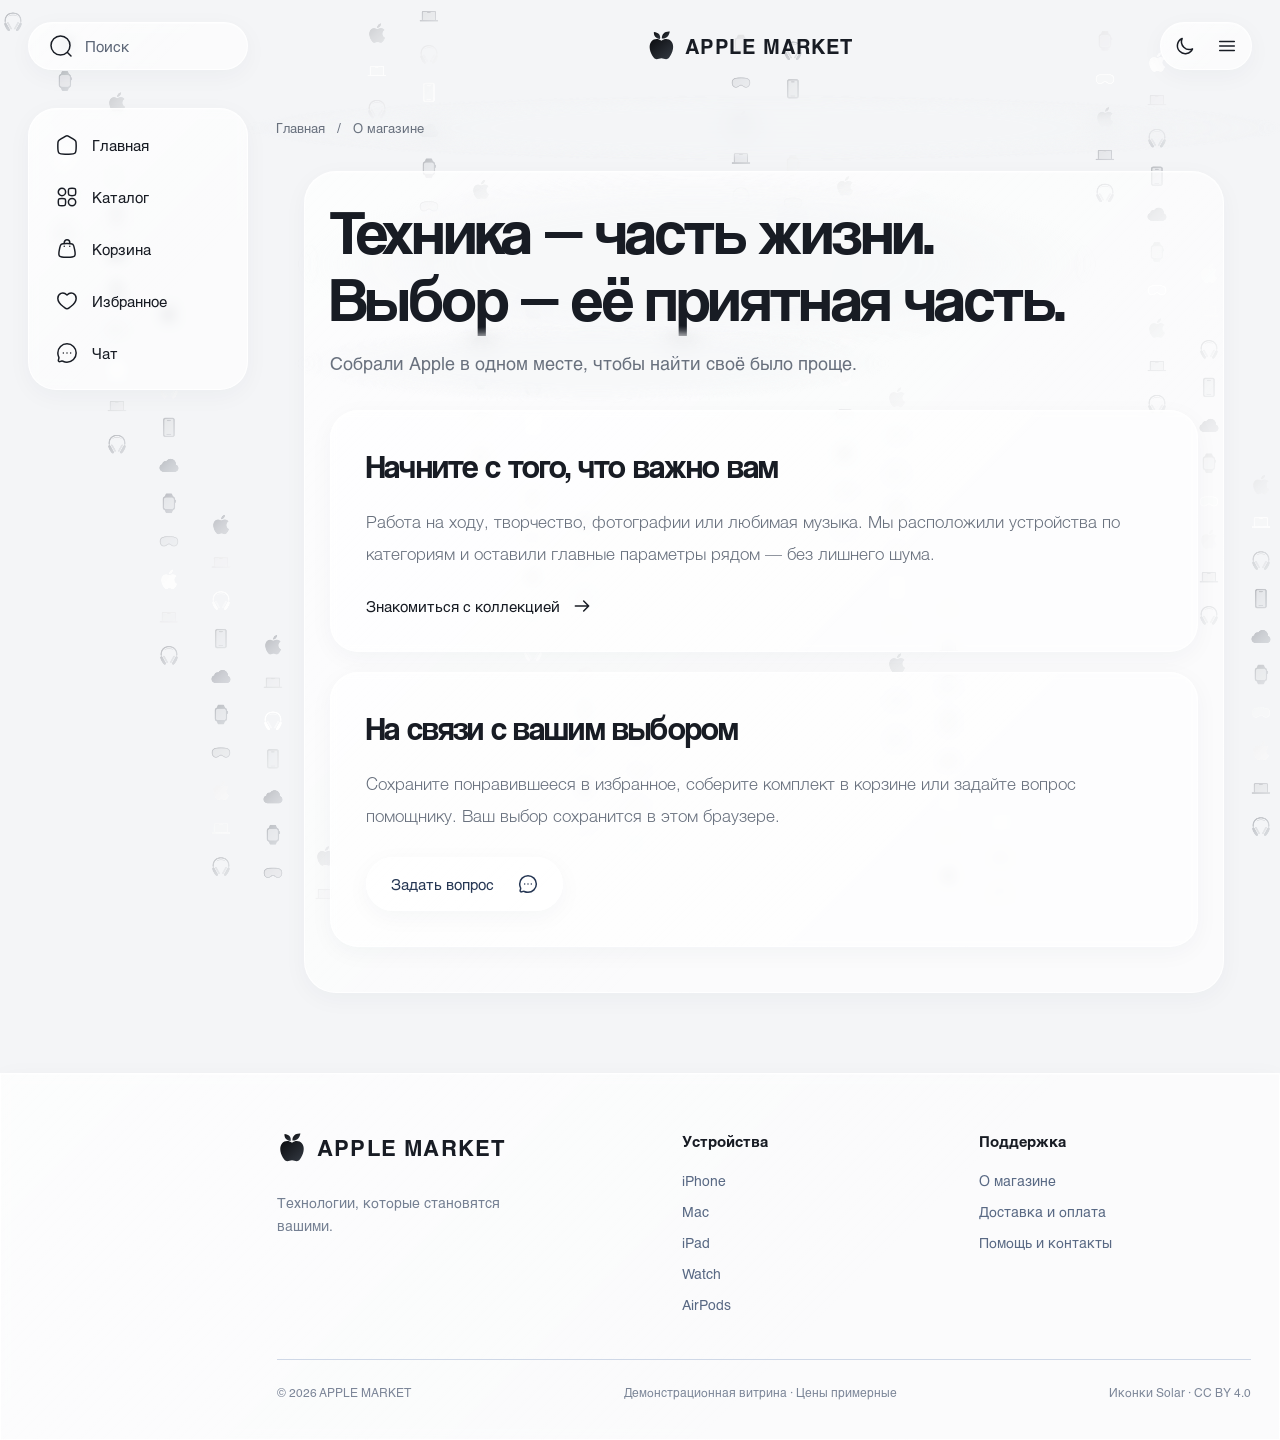
==== commit 8bc093c4: "Add files via upload" ====
--- a/about.html
+++ b/about.html
@@ -1 +1 @@
-<!doctype html><html lang="ru"><head><meta charset="utf-8"><meta name="viewport" content="width=device-width,initial-scale=1"><meta name="description" content="APPLE MARKET — устройства Apple. Каталог iPhone, MacBook, iPad, AirPods и Apple Watch Series 12."><meta name="theme-color" content="#f7f8fc"><title>О магазине — APPLE MARKET</title><link rel="icon" type="image/svg+xml" href="favicon.svg?v=apple-market-5"><script src="theme.js?v=apple-market-5"></script><link rel="stylesheet" href="style.css?v=apple-market-5"><script defer src="solar.js?v=apple-market-5"></script><script defer src="products.js?v=apple-market-5"></script><script defer src="app.js?v=apple-market-5"></script></head><body data-page="about"><noscript>Для просмотра интерактивного каталога включите JavaScript.</noscript></body></html>+<!doctype html><html lang="ru"><head><meta charset="utf-8"><meta name="viewport" content="width=device-width,initial-scale=1"><meta name="description" content="APPLE MARKET — устройства Apple. Каталог iPhone, MacBook, iPad, AirPods и Apple Watch Series 12."><meta name="theme-color" content="#f7f8fc"><title>О магазине — APPLE MARKET</title><link rel="icon" type="image/svg+xml" href="favicon.svg?v=apple-market-14"><script src="theme.js?v=apple-market-14"></script><link rel="stylesheet" href="style.css?v=apple-market-14"><script defer src="solar.js?v=apple-market-14"></script><script defer src="products.js?v=apple-market-14"></script><script defer src="app.js?v=apple-market-14"></script></head><body data-page="about"><noscript>Для просмотра интерактивного каталога включите JavaScript.</noscript></body></html>
--- a/style.css
+++ b/style.css
@@ -160,3 +160,54 @@
 .pill,.add-btn,.chip.active,.chat-form button{animation:none;background-size:100% 100%}
 .card:hover{transform:none}.card{transition:none}
 }
+/* A single physical selection capsule travels through the persistent dock. */
+.dock{isolation:isolate}.dock-indicator{position:absolute;left:0;top:0;pointer-events:none;background:var(--selection);border-radius:30px;z-index:-1;transition:transform .38s cubic-bezier(.22,1,.36,1),width .3s,height .3s,opacity .2s;will-change:transform}
+.dock .dock-item.active,.dock .dock-item[aria-expanded=true],.dock .dock-item.scrub-target,.dock.scrubbing .dock-item.scrub-target{background:transparent!important;box-shadow:none}
+.dock.scrubbing .dock-indicator{transition:transform .16s ease-out,width .2s,height .2s}
+@media(min-width:1024px){.dock-indicator{border-radius:18px}}
+.cards .card,[data-theme=dark] .cards .card{outline:1px solid #fff}
+.cards .card-viewport,[data-theme=dark] .cards .card-viewport,.product-photo,[data-theme=dark] .product-photo{background:#fff}
+.search-dialog{position:fixed;inset:80px 0 auto;margin:0 auto;height:520px;max-height:calc(100svh - 110px);overflow:hidden}
+.search-dialog[open]{display:flex;flex-direction:column}.search-dialog .dialog-top,.search-dialog .search-input{flex-shrink:0}.search-results{flex:1;min-height:0;max-height:none;overflow:auto;overscroll-behavior:contain}
+@media(max-width:760px){.search-dialog{top:18px;height:440px;max-height:calc(100svh - 36px);padding:22px}.search-dialog .dialog-top{margin-bottom:16px}.search-dialog input{font-size:16px}.ios-safari .dock{bottom:calc(2px - env(safe-area-inset-bottom,0px))}}
+@media(prefers-reduced-motion:reduce){.dock-indicator{transition:none}}
+
+/* Blue outline actions. */
+.pill.outline.blue-outline{position:relative;isolation:isolate;background:#ffffffb8;color:#1745bf;box-shadow:0 3px 14px #1745bf0d;white-space:nowrap;gap:18px;border-radius:999px;animation:none}
+.pill.blue-outline::after{content:"";position:absolute;inset:0;padding:1.5px;border-radius:inherit;pointer-events:none;background:linear-gradient(110deg,#102c85,#235be0,#729bff,#1948c5,#071d66,#235be0);background-size:300% 100%;-webkit-mask:linear-gradient(#fff 0 0) content-box,linear-gradient(#fff 0 0);-webkit-mask-composite:xor;mask:linear-gradient(#fff 0 0) content-box,linear-gradient(#fff 0 0);mask-composite:exclude;animation:outline-flow 6s ease-in-out infinite}
+.pill.blue-outline:hover{box-shadow:0 4px 18px #1745bf20}.pill.blue-outline svg{color:inherit}
+[data-theme=dark] .pill.outline.blue-outline{color:#8aaeff;background:#202127;box-shadow:0 3px 14px #071d6620}
+.all-devices{flex-shrink:0;font-size:14px;padding:13px 20px;min-height:46px}
+@keyframes outline-flow{0%,100%{background-position:0% 50%}50%{background-position:100% 50%}}
+@media(max-width:760px){.section-title:has(.all-devices){align-items:flex-start;flex-direction:column;gap:18px}.section-title .all-devices{align-self:flex-start;font-size:14px;min-height:44px;padding:12px 19px;gap:20px}.editorial .blue-outline{font-size:15px;padding:14px 23px}}
+@media(prefers-reduced-motion:reduce){.pill.blue-outline::after{animation:none}}
+
+/* Dark card edge follows the body; the photo retains its white edge. */
+[data-theme=dark] .cards .card{outline-color:var(--surface);border-color:var(--surface)}
+[data-theme=dark] .cards .card-viewport{box-shadow:inset 0 0 0 1px #fff}
+
+/* Shared frosted surfaces, with a small blur radius for mobile compositing. */
+:root{--frost:rgba(255,255,255,.60);--frost-edge:rgba(255,255,255,.85);--frost-shine:rgba(255,255,255,.38);--frost-shadow:0 6px 24px #1928400a;--glass:rgba(255,255,255,.66)}
+:root[data-theme=dark]{--frost:rgba(37,37,42,.64);--frost-edge:rgba(255,255,255,.12);--frost-shine:rgba(255,255,255,.045);--frost-shadow:0 6px 24px #00000015;--glass:rgba(32,32,38,.68)}
+html body :is(.cards .card,.cart-row,.summary,.specs,.info-card,.empty,.product-copy,.info-page,.footer,dialog,.sort-menu,.dock,.header-actions,.header .top-control){background:linear-gradient(135deg,var(--frost-shine),transparent 65%),var(--frost);border:1px solid var(--frost-edge);box-shadow:inset 0 1px 0 var(--frost-shine),var(--frost-shadow);backdrop-filter:blur(8px);-webkit-backdrop-filter:blur(8px)}
+html body .cards .card{outline:none}
+html body .cards .photo-dots{background:transparent}
+html body :is(.product-copy,.info-page)::before{display:none}
+html body .cart-row{padding:20px;margin-bottom:16px;border-radius:28px}
+html body :is(.chip:not(.active),.option:not(.selected),.sort-trigger,.quantity,.gallery-thumb,.chat-quick button,.message:not(.user),.catalog-search,.search-input,.chat-form input){background:var(--frost);border:1px solid var(--frost-edge);box-shadow:inset 0 1px 0 var(--frost-shine)}
+html body .pill.outline{background:var(--frost)}
+.second-row{display:flex;justify-content:center}.second-row .portrait-banner{width:100%;max-width:640px;flex:none;background:linear-gradient(145deg,#dce9ff99,#f0f3fb66),var(--frost);border:1px solid var(--frost-edge);backdrop-filter:blur(8px);-webkit-backdrop-filter:blur(8px)}
+[data-theme=dark] .second-row .portrait-banner{background:linear-gradient(145deg,#384b6c55,#25252a44),var(--frost)}
+@media(max-width:760px){html body .cart-row{padding:14px;gap:10px;border-radius:24px}html body .cart-row h3{font-size:19px}html body :is(.cards .card,.cart-row,.summary,.specs,.info-card,.empty,.product-copy,.info-page,.footer){backdrop-filter:blur(4px);-webkit-backdrop-filter:blur(4px)}.second-row .portrait-banner{max-width:none}}
+
+/* One material across every UI surface; nested controls avoid double blur. */
+:root{--frost-fill:linear-gradient(135deg,var(--frost-shine),transparent 65%),var(--frost);--frost-blur:6px}
+html body :is(.cards .card,.cart-row,.summary,.specs,.info-card,.empty,.product-copy,.info-page,.footer,dialog,.sort-menu,.dock,.header-actions,.header .top-control,.chip:not(.active),.option:not(.selected),.sort-trigger,.quantity,.gallery-thumb,.chat-quick button,.message:not(.user),.catalog-search,.search-input,.chat-form input,.pill.outline,.second-row .portrait-banner){background:var(--frost-fill);border:1px solid var(--frost-edge);box-shadow:inset 0 1px 0 var(--frost-shine),var(--frost-shadow)}
+html body :is(.cards .card,.cart-row,.summary,.specs,.info-card,.empty,.product-copy,.info-page,.footer,dialog,.sort-menu,.dock,.header-actions,.header .top-control,.second-row .portrait-banner){backdrop-filter:blur(var(--frost-blur));-webkit-backdrop-filter:blur(var(--frost-blur))}
+@media(max-width:760px){:root{--frost-blur:4px}}
+
+.gallery-stage{overflow:hidden;touch-action:pan-y pinch-zoom;cursor:grab;user-select:none}.gallery-stage.dragging{cursor:grabbing}.product-gallery-track{display:flex;width:100%;height:100%;transition:transform .48s cubic-bezier(.22,1,.36,1)}.gallery-stage.dragging .product-gallery-track{transition:none}.product-gallery-slide{flex:0 0 100%;min-width:0;height:100%;display:flex;align-items:center;justify-content:center}.product-photo .product-gallery-slide img{width:100%;height:100%;object-fit:contain;pointer-events:none}.gallery-counter{pointer-events:none}@media(prefers-reduced-motion:reduce){.product-gallery-track{transition:none}}
+
+.product-gallery-track{position:absolute;inset:0}.product-gallery-slide{padding:5%}
+
+.search-dialog{transform-origin:top left}
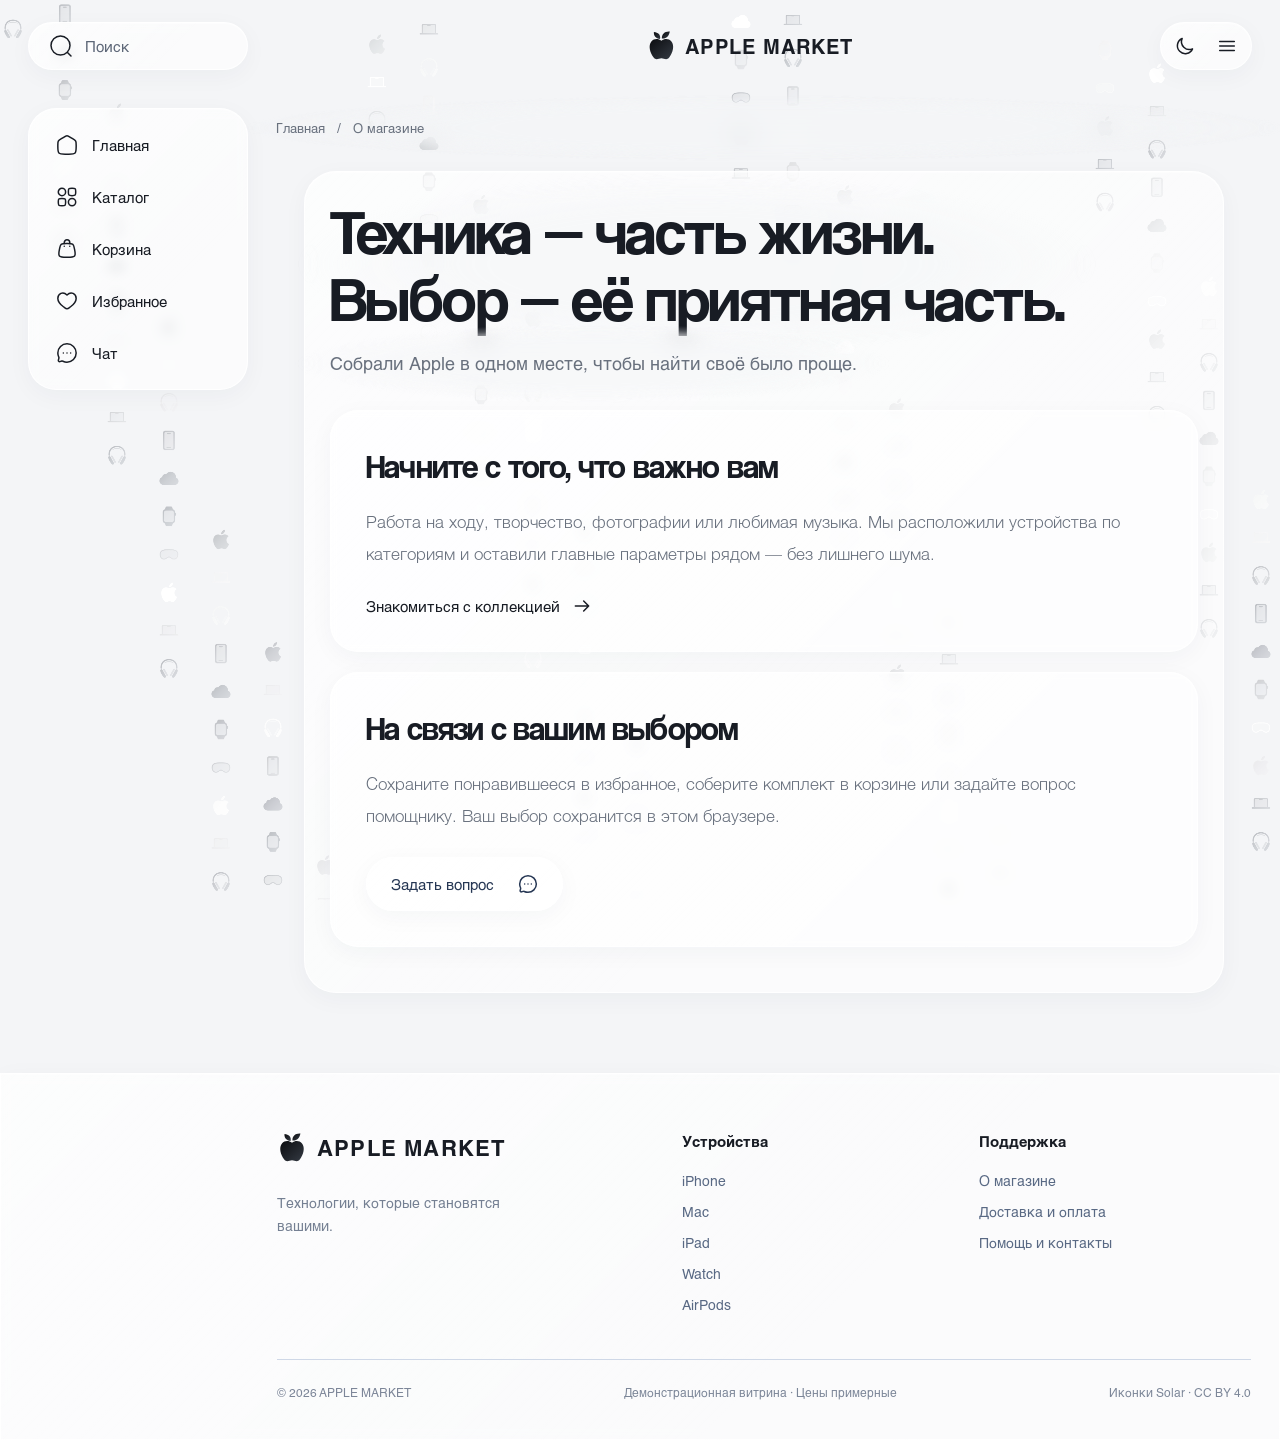
==== commit d4c8d617: "Add files via upload" ====
--- a/about.html
+++ b/about.html
@@ -1 +1 @@
-<!doctype html><html lang="ru"><head><meta charset="utf-8"><meta name="viewport" content="width=device-width,initial-scale=1"><meta name="description" content="APPLE MARKET — устройства Apple. Каталог iPhone, MacBook, iPad, AirPods и Apple Watch Series 12."><meta name="theme-color" content="#f7f8fc"><title>О магазине — APPLE MARKET</title><link rel="icon" type="image/svg+xml" href="favicon.svg?v=apple-market-14"><script src="theme.js?v=apple-market-14"></script><link rel="stylesheet" href="style.css?v=apple-market-14"><script defer src="solar.js?v=apple-market-14"></script><script defer src="products.js?v=apple-market-14"></script><script defer src="app.js?v=apple-market-14"></script></head><body data-page="about"><noscript>Для просмотра интерактивного каталога включите JavaScript.</noscript></body></html>+<!doctype html><html lang="ru"><head><meta charset="utf-8"><meta name="viewport" content="width=device-width,initial-scale=1"><meta name="description" content="APPLE MARKET — устройства Apple. Каталог iPhone, MacBook, iPad, AirPods и Apple Watch Series 12."><meta name="theme-color" content="#f7f8fc"><title>О магазине — APPLE MARKET</title><link rel="icon" type="image/svg+xml" href="favicon.svg?v=apple-market-17"><script src="theme.js?v=apple-market-17"></script><link rel="stylesheet" href="style.css?v=apple-market-17"><script defer src="solar.js?v=apple-market-17"></script><script defer src="products.js?v=apple-market-17"></script><script defer src="app.js?v=apple-market-17"></script></head><body data-page="about"><noscript>Для просмотра интерактивного каталога включите JavaScript.</noscript></body></html>
--- a/style.css
+++ b/style.css
@@ -211,3 +211,12 @@
 .product-gallery-track{position:absolute;inset:0}.product-gallery-slide{padding:5%}
 
 .search-dialog{transform-origin:top left}
+
+@media(max-width:760px){html.ios-safari .dock{bottom:0}html.ios-safari .header .top-control,html.ios-safari .header-actions{top:calc(12px + env(safe-area-inset-top,0px))}html.ios-safari .header{padding-top:env(safe-area-inset-top,0px);height:calc(77px + env(safe-area-inset-top,0px))}html.ios-safari .container{padding-left:max(16px,env(safe-area-inset-left,0px));padding-right:max(16px,env(safe-area-inset-right,0px))}}
+
+/* Chat composer matches the capsule geometry of navigation. */
+html body .chat-form{align-items:center;gap:10px}
+html body .chat-form input{border-radius:999px;min-height:48px;padding:12px 19px;line-height:1.4;appearance:none;-webkit-appearance:none;color:var(--ink)}
+.chat-form button{flex:0 0 48px;width:48px;height:48px;border-radius:50%}
+
+.add-quantity{font-size:20px;font-weight:500;line-height:1;font-variant-numeric:tabular-nums}#product-add{min-width:210px}#product-add .add-quantity{font-size:19px}
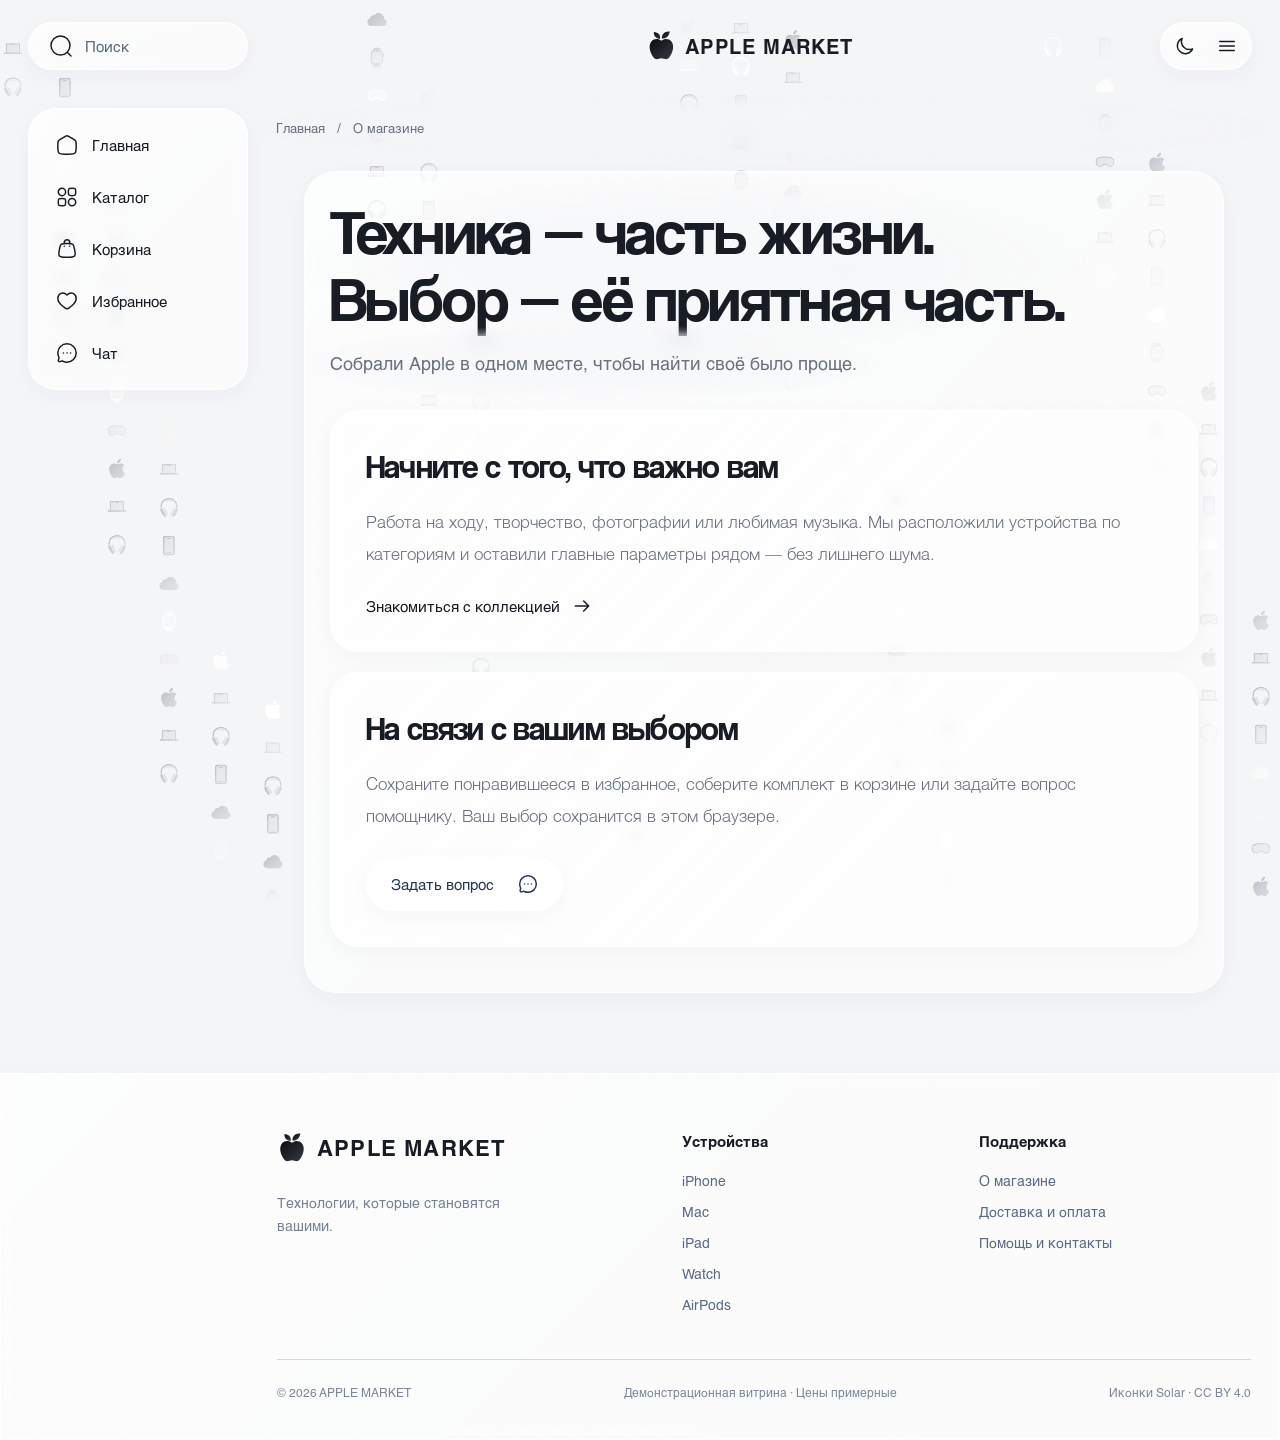
==== commit fe9914c7: "Add files via upload" ====
--- a/about.html
+++ b/about.html
@@ -1 +1 @@
-<!doctype html><html lang="ru"><head><meta charset="utf-8"><meta name="viewport" content="width=device-width,initial-scale=1"><meta name="description" content="APPLE MARKET — устройства Apple. Каталог iPhone, MacBook, iPad, AirPods и Apple Watch Series 12."><meta name="theme-color" content="#f7f8fc"><title>О магазине — APPLE MARKET</title><link rel="icon" type="image/svg+xml" href="favicon.svg?v=apple-market-17"><script src="theme.js?v=apple-market-17"></script><link rel="stylesheet" href="style.css?v=apple-market-17"><script defer src="solar.js?v=apple-market-17"></script><script defer src="products.js?v=apple-market-17"></script><script defer src="app.js?v=apple-market-17"></script></head><body data-page="about"><noscript>Для просмотра интерактивного каталога включите JavaScript.</noscript></body></html>+<!doctype html><html lang="ru"><head><meta charset="utf-8"><meta name="viewport" content="width=device-width,initial-scale=1"><meta name="description" content="APPLE MARKET — устройства Apple. Каталог iPhone, MacBook, iPad, AirPods и Apple Watch Series 12."><meta name="theme-color" content="#f7f8fc"><title>О магазине — APPLE MARKET</title><link rel="icon" type="image/svg+xml" href="favicon.svg?v=apple-market-18"><script src="theme.js?v=apple-market-18"></script><link rel="stylesheet" href="style.css?v=apple-market-18"><script defer src="solar.js?v=apple-market-18"></script><script defer src="products.js?v=apple-market-18"></script><script defer src="app.js?v=apple-market-18"></script></head><body data-page="about"><noscript>Для просмотра интерактивного каталога включите JavaScript.</noscript></body></html>
--- a/style.css
+++ b/style.css
@@ -220,3 +220,22 @@
 .chat-form button{flex:0 0 48px;width:48px;height:48px;border-radius:50%}
 
 .add-quantity{font-size:20px;font-weight:500;line-height:1;font-variant-numeric:tabular-nums}#product-add{min-width:210px}#product-add .add-quantity{font-size:19px}
+
+/* Catalog controls share the navigation material and sliding selection. */
+.catalog-toolbar{display:flex;align-items:center;justify-content:space-between;gap:16px;margin:24px 0 16px;position:relative;z-index:5}
+html body .catalog-tabs{position:relative;isolation:isolate;display:flex;flex:1;max-width:560px;gap:2px;padding:5px;margin:0;overflow:visible;border-radius:999px;background:var(--frost-fill);border:1px solid var(--frost-edge);box-shadow:inset 0 1px var(--frost-shine);backdrop-filter:blur(var(--frost-blur));-webkit-backdrop-filter:blur(var(--frost-blur));touch-action:pan-y}
+html body .catalog-tabs .chip{display:flex;align-items:center;justify-content:center;flex:1;min-width:0;height:48px;padding:8px;border:0;background:transparent;box-shadow:none;color:var(--ink);font-size:13px;animation:none;z-index:1}
+html body .catalog-tabs .chip.active{background:transparent;color:#215acb}[data-theme=dark] body .catalog-tabs .chip.active{color:#8abaff}
+.category-indicator{position:absolute;left:0;top:0;background:var(--selection);border-radius:999px;pointer-events:none;transition:transform .4s cubic-bezier(.22,1,.36,1),width .3s;height:48px}
+.sf-category{width:27px;height:27px;background:currentColor;mask:var(--symbol) center/contain no-repeat;-webkit-mask:var(--symbol) center/contain no-repeat}
+.catalog-toolbar .sort-wrap{flex:none}.catalog-toolbar .sort-trigger{height:58px;white-space:nowrap}.catalog-content>.results-top{margin:0 0 18px}
+#catalog-cards .card-bottom{display:flex;flex-direction:column;align-items:stretch;gap:14px;margin-top:auto}#catalog-cards .card-bottom .price{align-self:flex-start}
+.catalog-buy{display:flex;align-items:center;justify-content:space-between;width:100%;min-height:48px;border-radius:999px;color:#fff;background:var(--button-blue);background-size:180% 180%;animation:gentle-blue 10s ease-in-out infinite;overflow:hidden}
+.catalog-buy button{display:flex;align-items:center;justify-content:center;min-width:48px;height:48px;color:#fff;font-size:24px;transition:transform .4s var(--spring),background .25s}.catalog-buy button:active{transform:scale(.9);background:#ffffff15}.catalog-buy .buy-initial{width:100%;font-size:15px;gap:15px}.catalog-buy span{font-size:18px;font-variant-numeric:tabular-nums}
+:root{--button-blue:linear-gradient(115deg,#163d9e,#204cb4 40%,#16358c 75%,#1c46a8)}
+html body :is(.pill:not(.outline),.add-btn,.chat-form button){background:var(--button-blue);background-size:180% 180%;animation:gentle-blue 10s ease-in-out infinite}
+@keyframes gentle-blue{0%,100%{background-position:0% 50%}50%{background-position:100% 50%}}
+:where(.sort-trigger,.gallery-thumb,.chat-quick button,.quantity button,.option,.photo-dot,.search-result,.menu-dialog nav a){transition:transform .4s var(--spring),background-color .25s,color .25s}
+:where(.sort-trigger,.gallery-thumb,.chat-quick button,.quantity button,.option,.photo-dot,.search-result,.menu-dialog nav a):active{transform:scale(.96)}
+@media(max-width:760px){.catalog-toolbar{gap:7px;margin:18px 0 14px}.catalog-toolbar .sort-trigger{height:48px;padding:0 10px;gap:4px;font-size:11px;max-width:130px}.catalog-toolbar .sort-trigger svg{width:15px}.catalog-tabs .sf-category{width:22px;height:22px}html body .catalog-tabs{padding:3px;gap:0}html body .catalog-tabs .chip{height:40px;padding:3px;font-size:10px}#catalog-cards .card-bottom{gap:10px}.catalog-buy .buy-initial{font-size:13px;gap:8px}.catalog-buy button{min-width:40px}}
+@media(prefers-reduced-motion:reduce){html body :is(.pill,.add-btn,.chat-form button,.catalog-buy){animation:none}.category-indicator{transition:none}}
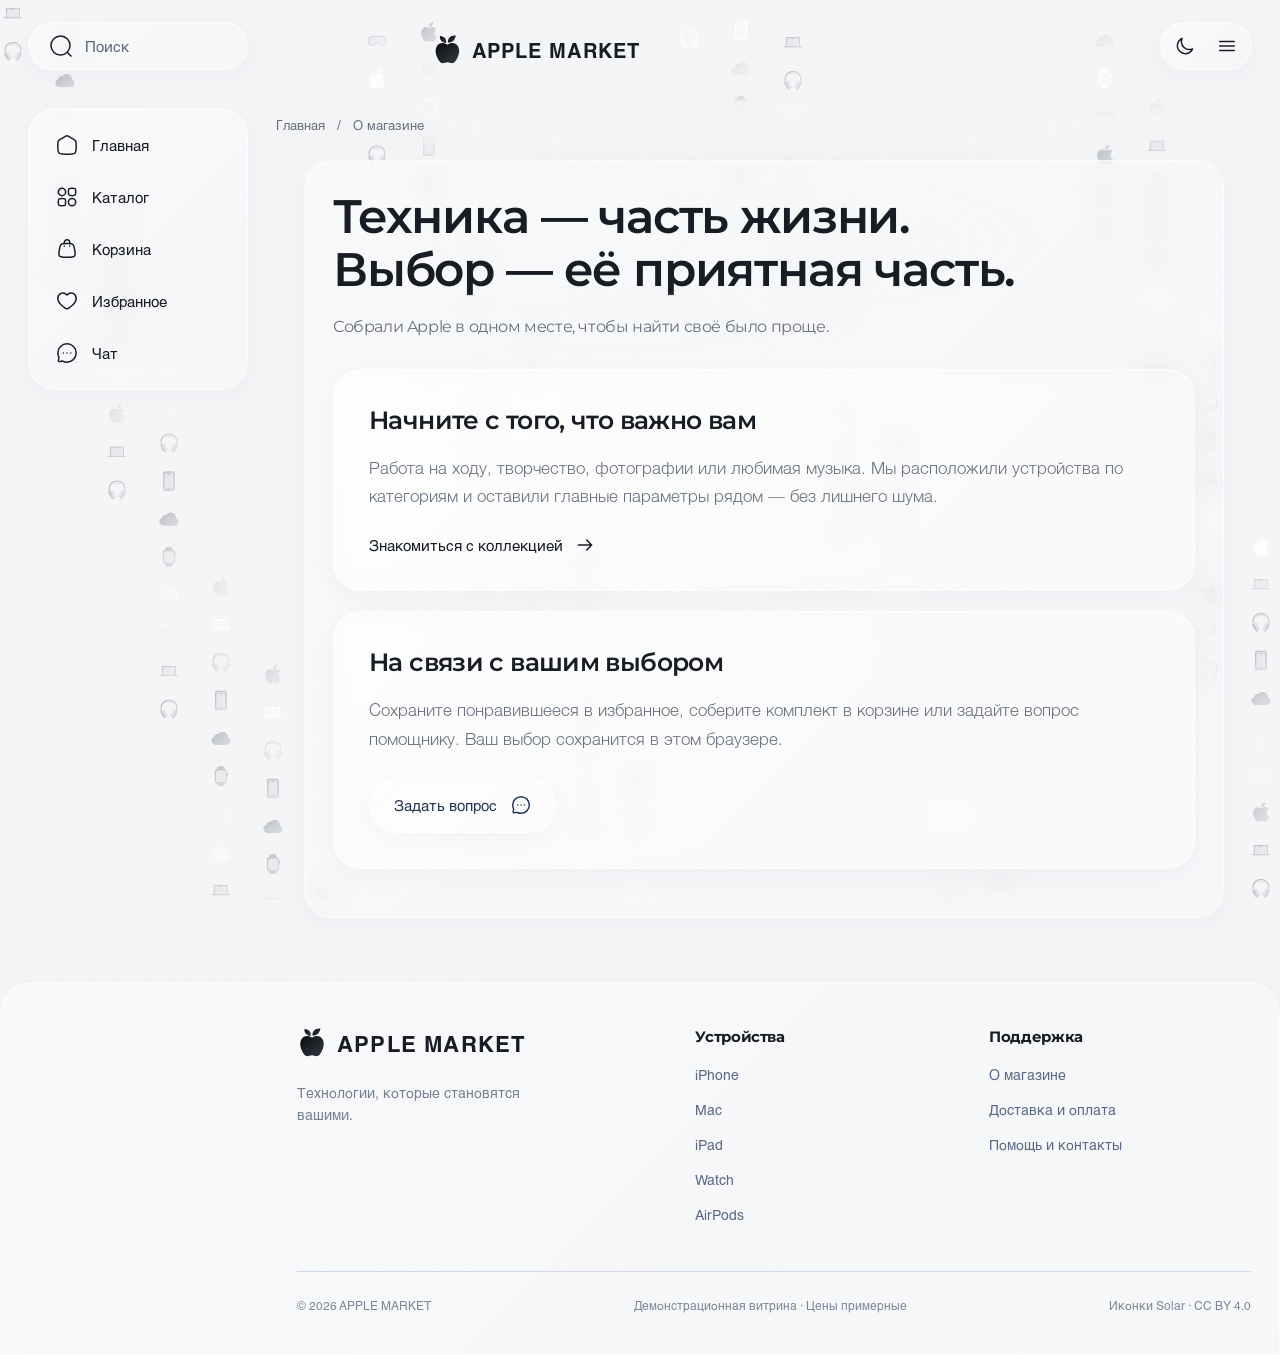
==== commit 3179b850: "Add files via upload" ====
--- a/about.html
+++ b/about.html
@@ -1 +1 @@
-<!doctype html><html lang="ru"><head><meta charset="utf-8"><meta name="viewport" content="width=device-width,initial-scale=1"><meta name="description" content="APPLE MARKET — устройства Apple. Каталог iPhone, MacBook, iPad, AirPods и Apple Watch Series 12."><meta name="theme-color" content="#f7f8fc"><title>О магазине — APPLE MARKET</title><link rel="icon" type="image/svg+xml" href="favicon.svg?v=apple-market-18"><script src="theme.js?v=apple-market-18"></script><link rel="stylesheet" href="style.css?v=apple-market-18"><script defer src="solar.js?v=apple-market-18"></script><script defer src="products.js?v=apple-market-18"></script><script defer src="app.js?v=apple-market-18"></script></head><body data-page="about"><noscript>Для просмотра интерактивного каталога включите JavaScript.</noscript></body></html>+<!doctype html><html lang="ru"><head><meta charset="utf-8"><meta name="viewport" content="width=device-width,initial-scale=1"><meta name="description" content="APPLE MARKET — устройства Apple. Каталог iPhone, MacBook, iPad, AirPods и Apple Watch Series 12."><meta name="theme-color" content="#f7f8fc"><title>О магазине — APPLE MARKET</title><link rel="icon" type="image/svg+xml" href="favicon.svg?v=apple-market-19"><script src="theme.js?v=apple-market-19"></script><link rel="preconnect" href="https://fonts.googleapis.com"><link rel="preconnect" href="https://fonts.gstatic.com" crossorigin><link href="https://fonts.googleapis.com/css2?family=Montserrat:wght@400;500;600;700&amp;display=swap" rel="stylesheet"><link rel="stylesheet" href="style.css?v=apple-market-19"><script defer src="solar.js?v=apple-market-19"></script><script defer src="products.js?v=apple-market-19"></script><script defer src="app.js?v=apple-market-19"></script></head><body data-page="about"><noscript>Для просмотра интерактивного каталога включите JavaScript.</noscript></body></html>
--- a/style.css
+++ b/style.css
@@ -239,3 +239,44 @@
 :where(.sort-trigger,.gallery-thumb,.chat-quick button,.quantity button,.option,.photo-dot,.search-result,.menu-dialog nav a):active{transform:scale(.96)}
 @media(max-width:760px){.catalog-toolbar{gap:7px;margin:18px 0 14px}.catalog-toolbar .sort-trigger{height:48px;padding:0 10px;gap:4px;font-size:11px;max-width:130px}.catalog-toolbar .sort-trigger svg{width:15px}.catalog-tabs .sf-category{width:22px;height:22px}html body .catalog-tabs{padding:3px;gap:0}html body .catalog-tabs .chip{height:40px;padding:3px;font-size:10px}#catalog-cards .card-bottom{gap:10px}.catalog-buy .buy-initial{font-size:13px;gap:8px}.catalog-buy button{min-width:40px}}
 @media(prefers-reduced-motion:reduce){html body :is(.pill,.add-btn,.chat-form button,.catalog-buy){animation:none}.category-indicator{transition:none}}
+
+/* Clear frosted material and a consistent responsive rhythm. */
+:root{--frost:rgba(255,255,255,.22);--frost-edge:rgba(255,255,255,.60);--frost-shine:rgba(255,255,255,.30);--frost-blur:12px;--glass:rgba(255,255,255,.22);--heading-font:'Montserrat','Manzana Helvetica',sans-serif}
+:root[data-theme=dark]{--frost:rgba(255,255,255,.055);--frost-edge:rgba(255,255,255,.18);--frost-shine:rgba(255,255,255,.10);--glass:rgba(255,255,255,.055);--muted:#bfc3cd;--secondary:#c6cad3}
+html body :is(.cards .card,.cart-row,.summary,.specs,.info-card,.empty,.product-copy,.info-page,.footer,dialog,.sort-menu,.dock,.header-actions,.header .top-control,.catalog-tabs,.catalog-search,.sort-trigger,.search-input,.chat-form input,.second-row .portrait-banner){background:var(--frost-fill);border:1px solid var(--frost-edge);backdrop-filter:blur(var(--frost-blur))!important;-webkit-backdrop-filter:blur(var(--frost-blur))!important;box-shadow:inset 0 1px 0 var(--frost-shine),var(--frost-shadow)}
+html body :is(.option,.quantity,.message,.chat-quick button,.gallery-thumb){background:var(--frost-fill)}
+html body .option.active{background:#245bc51f;border-color:#729ee9;box-shadow:0 0 0 1px #729ee940}
+html body .product-copy{border-radius:28px;padding:28px;overflow:hidden}
+html body .info-page{padding:28px;border-radius:28px}
+html body .footer{border-radius:32px 32px 0 0;overflow:hidden;margin-top:64px;padding-top:44px}
+.footer-inner{gap:32px}.footer p{margin:20px 0 0;max-width:30ch}.footer h4{margin:0 0 18px}.footer a,.footer-label{line-height:1.5}.footer-bottom{gap:16px;padding-top:24px;margin-top:32px;line-height:1.5}
+h1,h2,h3,h4,.price,.card-details,.option-label,.lead,.banner-detail{font-family:var(--heading-font);font-weight:500;letter-spacing:-.025em}
+h1,h2{font-weight:600}.page-heading{font-size:clamp(30px,3.7vw,50px);line-height:1.14;margin:0 0 18px}.lead{font-size:16px;line-height:1.65;margin:0 0 28px;max-width:65ch;font-weight:400}.breadcrumbs{margin:16px 0 24px;line-height:1.5;gap:12px}
+html body .cards,html body .catalog-layout .cards{display:grid;grid-template-columns:repeat(2,minmax(0,1fr));gap:18px;align-items:stretch}
+html body .cards .card{--card-inset:18px;gap:0;height:100%;min-height:0;border-radius:26px;outline:none;padding:var(--card-inset)}
+html body .cards .card-image{height:auto;aspect-ratio:1.18;margin:calc(-1 * var(--card-inset)) calc(-1 * var(--card-inset)) 14px;padding:0;width:calc(100% + var(--card-inset)*2)}
+.cards .card-viewport{height:calc(100% - 26px)}.cards .photo-dots{height:26px}.cards .card-slide{padding:10px}
+html body .cards .card h3{font-size:17px;font-weight:600;line-height:1.35;min-height:0;margin:0 0 9px;letter-spacing:-.035em;overflow-wrap:anywhere}
+.card-details{display:grid;gap:4px;margin:0 0 14px;min-height:42px;font-weight:400}.card-details p{font-size:12px;line-height:1.5;color:var(--muted);margin:0;letter-spacing:0}
+.cards .card-colors{margin:0 0 12px;gap:8px}.cards .availability{font-size:12px;margin:0 0 12px;line-height:1.5}
+html body .cards .card-bottom{display:flex;flex-direction:column;align-items:stretch;gap:14px;padding-top:8px;margin-top:auto;min-height:0}
+html body .cards .price{font-size:18px;line-height:1.4;font-weight:600;letter-spacing:-.035em;white-space:nowrap;align-self:flex-start}
+.catalog-buy{min-height:46px}.catalog-buy button{height:46px}.catalog-buy .buy-initial{font-size:14px;gap:10px}
+.catalog-search{padding:14px 19px;gap:12px;border-radius:999px;min-height:54px}.catalog-search input{padding:0;line-height:1.5;min-width:0;font-size:16px;background:transparent!important}.catalog-search svg{width:23px;height:23px}
+.catalog-toolbar{gap:12px;margin:18px 0}.catalog-toolbar .sort-trigger{padding:0 18px;gap:10px;font-size:13px}.catalog-content>.results-top{margin:0 0 20px;line-height:1.5}
+html body .catalog-tabs .chip{min-width:0;touch-action:pan-y}.sf-category{pointer-events:none}
+.section{padding-top:56px}.section-title{gap:24px;margin-bottom:24px;align-items:center}.section-title h2{font-size:clamp(26px,3vw,40px);line-height:1.2;margin:0;max-width:20ch}
+.hero{border-radius:32px;aspect-ratio:16/9;max-height:none}.hero-copy{padding:8% 0 8% 10%;mask-image:none!important}.hero-copy::before{display:none}.hero h1{font-size:clamp(26px,3.1vw,48px);line-height:1.12;white-space:normal;font-weight:600;letter-spacing:-.055em;margin:0 0 24px}.hero p{display:none}.hero-copy .pill{gap:12px;padding:14px 20px;min-height:48px;font-size:14px}.hero-visual{left:38%}.hero-visual video{object-fit:cover}
+.second-row{display:grid;grid-template-columns:repeat(2,minmax(0,1fr));gap:22px;margin-top:22px}
+html body .second-row .portrait-banner{width:100%;max-width:none;aspect-ratio:3/4;border-radius:32px;padding:9%;min-width:0}
+.portrait-banner h2{font-size:clamp(24px,3vw,42px);line-height:1.1;margin:0;letter-spacing:-.045em;font-weight:600}.portrait-banner .banner-detail{font-size:14px;line-height:1.5;margin:12px 0 0;color:var(--muted)}
+.portrait-banner img{left:5%;width:90%;height:44%;bottom:23%;object-fit:contain}.portrait-banner .pill{left:9%;bottom:8%;max-width:82%;padding:13px 18px;gap:12px;min-height:46px;font-size:14px}.watch-banner img{width:74%;left:13%;height:48%;bottom:19%;mix-blend-mode:normal}
+.product-copy h1{font-size:clamp(28px,3vw,40px);line-height:1.2;margin:0 0 18px}.product-copy p{margin:0 0 16px;line-height:1.65}.product-copy .option-label{display:block;font-size:14px;line-height:1.5;margin:22px 0 10px}.product-copy .options{gap:8px}.option{min-height:44px;padding:11px 17px;line-height:1.3}.product-copy .price{display:block;font-size:32px;line-height:1.3;margin:26px 0 20px;font-weight:600}.product-copy #product-add{width:100%;min-width:0;gap:12px;min-height:50px}.product-copy .demo-note{margin:16px 0 0!important;line-height:1.6!important}.specs{padding:28px;margin-top:28px}.specs h2{font-size:26px;margin:0 0 18px}.spec-row{padding:16px 0;gap:20px;line-height:1.5}
+.pill{line-height:1.4;gap:14px}.dialog-top{gap:16px;margin-bottom:20px}.dialog-top h2{font-size:27px;line-height:1.2;margin:0}.summary h2,.info-card h2{font-size:25px;line-height:1.25;margin:0 0 18px}.summary p,.info-card p{line-height:1.65}.cart-row h3{font-size:19px;line-height:1.3;margin:0 0 8px}.cart-row p{line-height:1.5;margin:0 0 12px}.cart-row .price{font-size:17px}.empty{padding:32px}.empty h2{font-size:26px;line-height:1.3}
+@media(min-width:1024px){html body .cards,html body .catalog-layout .cards{grid-template-columns:repeat(3,minmax(0,1fr));gap:18px}.header{height:100px}#main{padding-top:0}.container{max-width:1600px}.header>.brand{position:static;margin:0 auto;padding-left:248px}.product-layout{grid-template-columns:1fr 1fr;gap:24px}.footer .container{padding-left:296px}}
+@media(min-width:1024px) and (max-width:1199px){html body .cards .card{--card-inset:13px}.cards .card-details p{font-size:11px}html body .cards .card h3{font-size:15px}html body .cards .price{font-size:16px}.catalog-buy .buy-initial{font-size:13px}}
+@media(max-width:760px){:root{--frost-blur:9px}.container{padding:0 16px}.header{height:92px}html.ios-safari .header{height:calc(92px + env(safe-area-inset-top,0px))}.hero{border-radius:26px}.hero h1{font-size:clamp(17px,4.7vw,30px);margin-bottom:16px}.hero-copy{padding:8% 0 8% 10%}.hero-copy .pill{padding:10px 12px;gap:8px;min-height:38px;font-size:11px}.hero .pill svg{width:16px;height:16px}.second-row{grid-template-columns:1fr;gap:18px;margin-top:18px}.second-row .portrait-banner{border-radius:26px}.portrait-banner h2{font-size:clamp(32px,8vw,50px)}.portrait-banner .banner-detail{font-size:15px}.portrait-banner .pill{font-size:15px;min-height:46px}.section{padding-top:36px}.section-title:has(.all-devices){gap:16px;margin-bottom:22px}.section-title h2{font-size:27px}.page-heading{font-size:31px;line-height:1.2;margin-bottom:15px}.lead{font-size:15px;margin-bottom:24px}.breadcrumbs{margin:12px 0 20px;font-size:13px}html body .cards,html body .catalog-layout .cards{gap:12px}html body .cards .card{--card-inset:12px;border-radius:23px}html body .cards .card h3{font-size:14px;line-height:1.35;margin-bottom:8px}.card-details{min-height:54px;gap:3px;margin-bottom:12px}.card-details p{font-size:11px;line-height:1.55}.cards .card-colors{gap:7px;margin-bottom:10px}.cards .availability{font-size:11px}.cards .card-image{margin-bottom:12px!important}html body .cards .card-bottom{gap:10px;padding-top:4px}html body .cards .price{font-size:14px}.catalog-buy button{min-width:40px;height:44px}.catalog-buy{min-height:44px}.catalog-buy .buy-initial{font-size:12px;gap:8px}.catalog-buy .buy-initial svg{width:18px;height:18px}.catalog-toolbar{gap:7px}.catalog-toolbar .sort-trigger{max-width:125px;height:48px;font-size:11px;padding:0 9px;gap:4px}.catalog-search{padding:13px 17px;min-height:50px}.catalog-content>.results-top{margin-bottom:16px}html body .product-copy{padding:22px;border-radius:26px}.product-copy h1{font-size:28px;margin-bottom:14px}.product-copy p{font-size:15px}.product-copy .price{font-size:29px;margin:22px 0 17px}.product-copy .option-label{margin-top:18px}.option{font-size:13px;min-height:42px;padding:10px 14px}.specs,html body .info-page{padding:22px;border-radius:26px}.spec-row{font-size:13px;gap:12px}.cart-row h3{font-size:16px}.cart-row .price{font-size:14px}.footer{border-radius:28px 28px 0 0!important;padding-top:32px!important;margin-top:44px!important}.footer-inner{gap:28px}.footer-bottom{font-size:12px;line-height:1.6;gap:12px}.footer .brand{font-size:21px}.info-card,.summary{padding:24px}.dialog-top h2{font-size:25px}}
+
+.watch-banner img{width:86%;left:7%;height:46%;bottom:22%;object-fit:cover;border-radius:24px;background:#fff}.card-details p{font-size:13px}@media(max-width:1199px){.cards .card-details p{font-size:12px}}
+
+@media(min-width:1024px){:root{--side:max(48px,calc((100vw - 1600px)/2 + 48px))}.header [data-open=search-dialog]{left:var(--side)}.header-actions{right:var(--side)}}@media(min-width:1024px) and (max-width:1423px){:root{--side:28px}}
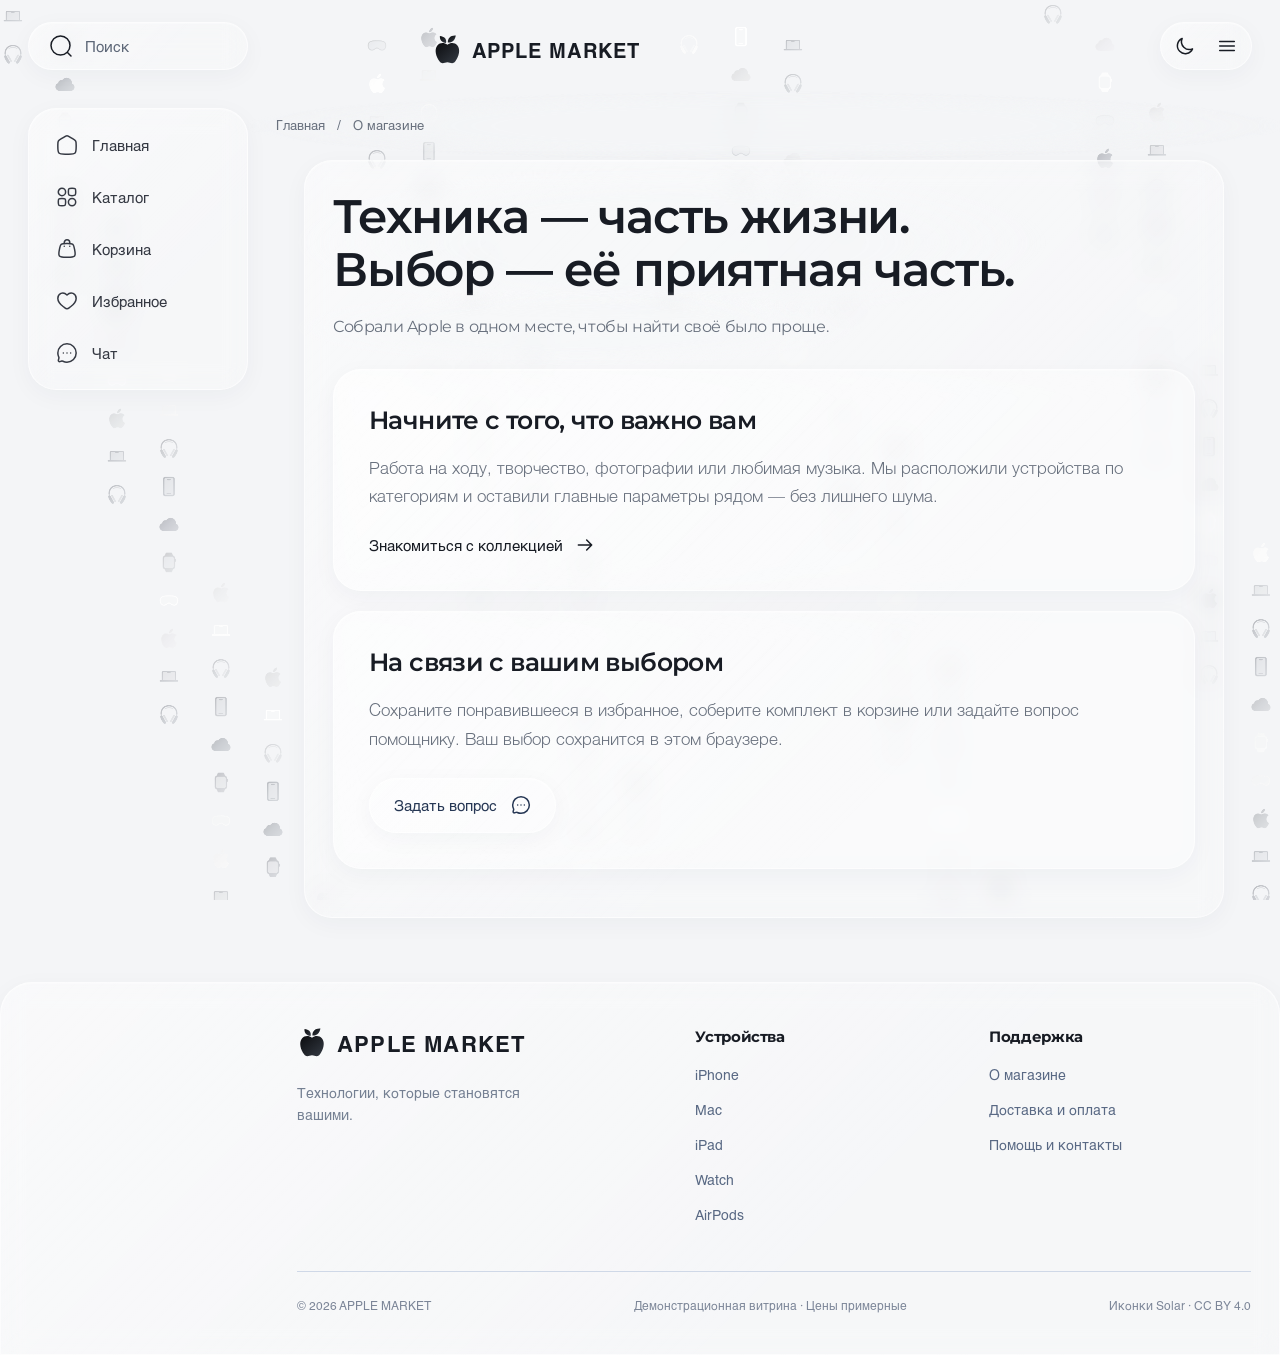
==== commit 72e965b1: "Add files via upload" ====
--- a/about.html
+++ b/about.html
@@ -1 +1 @@
-<!doctype html><html lang="ru"><head><meta charset="utf-8"><meta name="viewport" content="width=device-width,initial-scale=1"><meta name="description" content="APPLE MARKET — устройства Apple. Каталог iPhone, MacBook, iPad, AirPods и Apple Watch Series 12."><meta name="theme-color" content="#f7f8fc"><title>О магазине — APPLE MARKET</title><link rel="icon" type="image/svg+xml" href="favicon.svg?v=apple-market-19"><script src="theme.js?v=apple-market-19"></script><link rel="preconnect" href="https://fonts.googleapis.com"><link rel="preconnect" href="https://fonts.gstatic.com" crossorigin><link href="https://fonts.googleapis.com/css2?family=Montserrat:wght@400;500;600;700&amp;display=swap" rel="stylesheet"><link rel="stylesheet" href="style.css?v=apple-market-19"><script defer src="solar.js?v=apple-market-19"></script><script defer src="products.js?v=apple-market-19"></script><script defer src="app.js?v=apple-market-19"></script></head><body data-page="about"><noscript>Для просмотра интерактивного каталога включите JavaScript.</noscript></body></html>+<!doctype html><html lang="ru"><head><meta charset="utf-8"><meta name="viewport" content="width=device-width,initial-scale=1"><meta name="description" content="APPLE MARKET — устройства Apple. Каталог iPhone, MacBook, iPad, AirPods и Apple Watch Series 12."><meta name="theme-color" content="#f7f8fc"><title>О магазине — APPLE MARKET</title><link rel="icon" type="image/svg+xml" href="favicon.svg?v=apple-market-20"><script src="theme.js?v=apple-market-20"></script><link rel="preconnect" href="https://fonts.googleapis.com"><link rel="preconnect" href="https://fonts.gstatic.com" crossorigin><link href="https://fonts.googleapis.com/css2?family=Montserrat:wght@400;500;600;700&amp;display=swap" rel="stylesheet"><link rel="stylesheet" href="style.css?v=apple-market-20"><script defer src="solar.js?v=apple-market-20"></script><script defer src="products.js?v=apple-market-20"></script><script defer src="app.js?v=apple-market-20"></script></head><body data-page="about"><noscript>Для просмотра интерактивного каталога включите JavaScript.</noscript></body></html>
--- a/style.css
+++ b/style.css
@@ -280,3 +280,18 @@
 .watch-banner img{width:86%;left:7%;height:46%;bottom:22%;object-fit:cover;border-radius:24px;background:#fff}.card-details p{font-size:13px}@media(max-width:1199px){.cards .card-details p{font-size:12px}}
 
 @media(min-width:1024px){:root{--side:max(48px,calc((100vw - 1600px)/2 + 48px))}.header [data-open=search-dialog]{left:var(--side)}.header-actions{right:var(--side)}}@media(min-width:1024px) and (max-width:1423px){:root{--side:28px}}
+
+/* Navigation and search need a stable contrast layer over product photography. */
+html body .dock{background:linear-gradient(135deg,#ffffff55,transparent 65%),rgba(250,251,253,.84);border-color:#ffffffb3;backdrop-filter:blur(18px)!important;-webkit-backdrop-filter:blur(18px)!important}
+html[data-theme=dark] body .dock{background:linear-gradient(135deg,#ffffff08,transparent 65%),rgba(32,32,37,.88);border-color:#ffffff25}
+html body .dock-item{color:#353943}html[data-theme=dark] body .dock-item{color:#f0f1f4}html body .dock-item.active,html body .dock-item[aria-expanded=true]{color:#215acb}html[data-theme=dark] body .dock-item.active,html[data-theme=dark] body .dock-item[aria-expanded=true]{color:#8abaff}
+html body .search-dialog{background:linear-gradient(135deg,#ffffff30,transparent 65%),rgba(245,247,251,.88);backdrop-filter:blur(18px)!important;-webkit-backdrop-filter:blur(18px)!important}
+html[data-theme=dark] body .search-dialog{background:linear-gradient(135deg,#ffffff08,transparent 65%),rgba(25,27,33,.86);color:#f6f7fa}
+html[data-theme=dark] body .search-dialog .search-input{background:rgba(255,255,255,.08);color:#fff;border-color:#ffffff26}.search-dialog .search-input::placeholder{color:#646a77;opacity:1}html[data-theme=dark] .search-dialog .search-input::placeholder{color:#b9bfcd;opacity:1}html[data-theme=dark] .search-dialog .search-result{color:#f6f7fa}html[data-theme=dark] .search-dialog .search-result small{color:#c5cada}
+html body .catalog-toolbar .sort-trigger{border-radius:999px}
+.category-indicator{transition:transform .38s cubic-bezier(.22,1,.36,1),width .3s,height .3s}
+html body .product-buy{width:100%;min-height:50px;flex-shrink:0}.product-buy button{height:50px;min-width:56px}.product-buy .buy-initial{font-size:15px}.product-buy>span{flex:1;text-align:center;font-size:19px}
+html body .product-layout{width:100%;max-width:none;min-width:0;grid-template-columns:repeat(2,minmax(0,1fr));gap:24px;align-items:stretch}.product-layout>*{min-width:0}.product-gallery{position:relative;top:0;align-self:start}.product-copy{align-self:stretch}
+html body .specs{width:100%;max-width:none;margin:28px 0 0;box-sizing:border-box}.spec-row>*{min-width:0;overflow-wrap:anywhere}
+@media(max-width:1023px){html body .product-layout{grid-template-columns:minmax(0,1fr);gap:20px}.product-gallery{width:100%}.product-photo{width:100%;max-height:none}.product-copy{width:100%}}@media(max-width:760px){html body .specs{margin-top:22px}}
+@media(prefers-reduced-motion:reduce){.category-indicator{transition:none}}
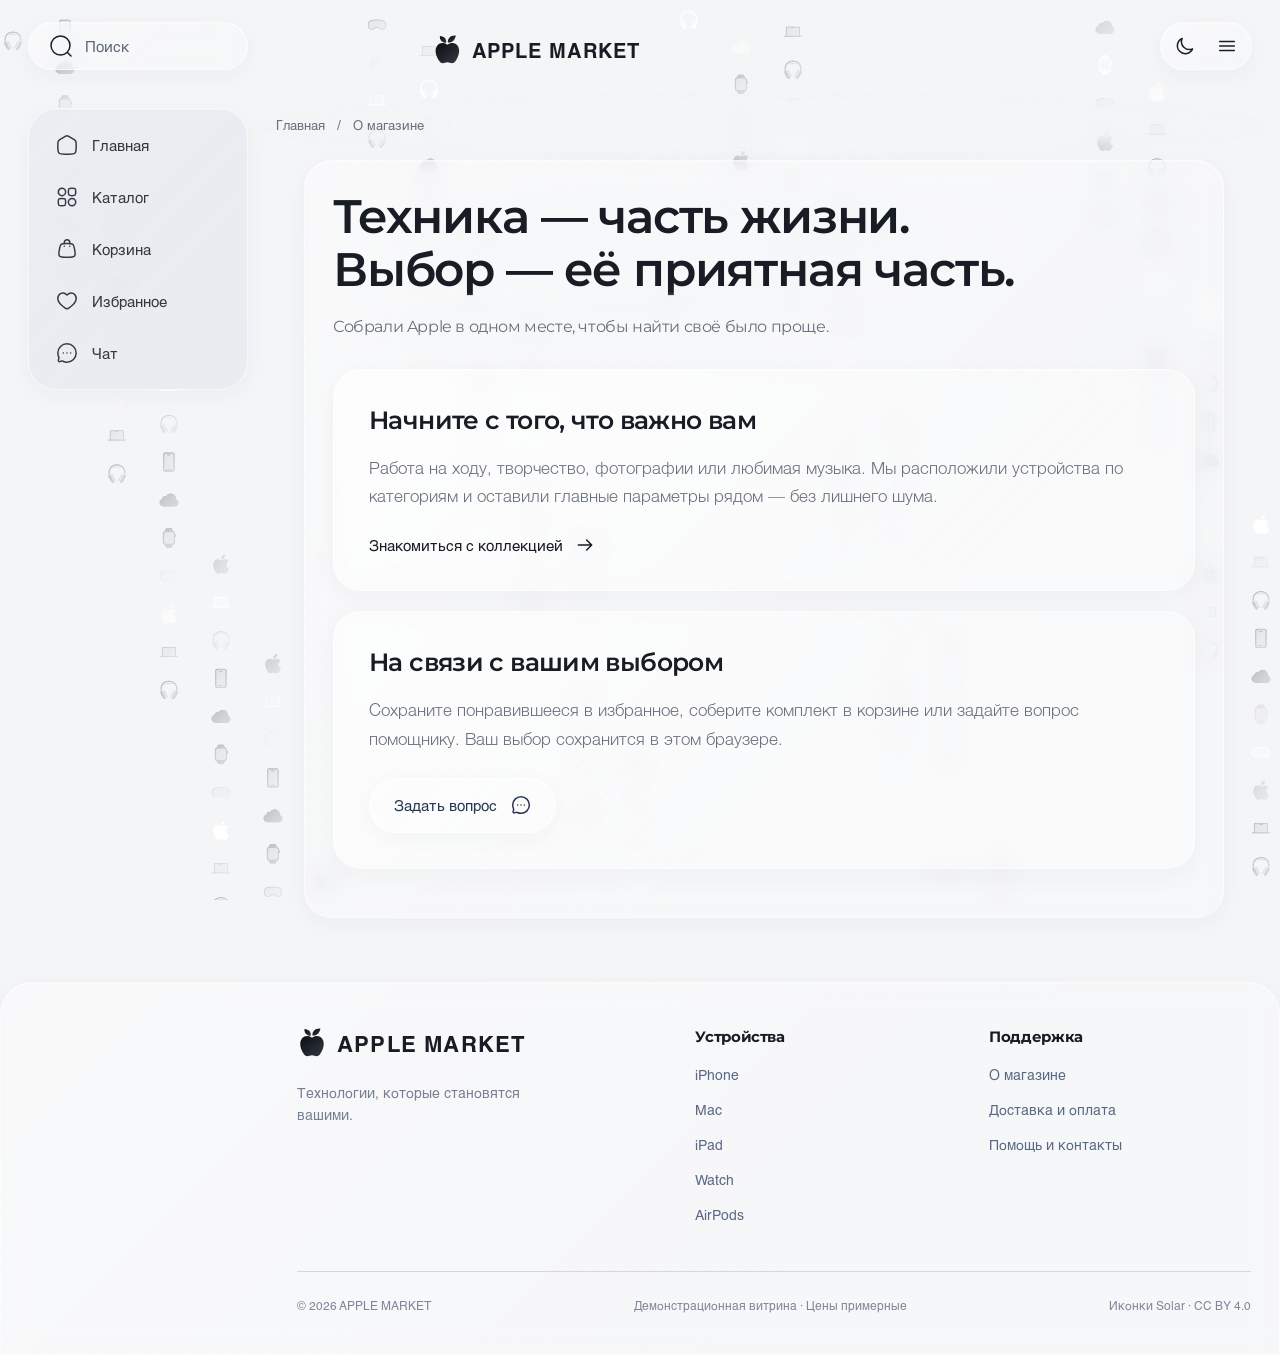
==== commit 00279ccc: "Add files via upload" ====
--- a/about.html
+++ b/about.html
@@ -1 +1 @@
-<!doctype html><html lang="ru"><head><meta charset="utf-8"><meta name="viewport" content="width=device-width,initial-scale=1"><meta name="description" content="APPLE MARKET — устройства Apple. Каталог iPhone, MacBook, iPad, AirPods и Apple Watch Series 12."><meta name="theme-color" content="#f7f8fc"><title>О магазине — APPLE MARKET</title><link rel="icon" type="image/svg+xml" href="favicon.svg?v=apple-market-20"><script src="theme.js?v=apple-market-20"></script><link rel="preconnect" href="https://fonts.googleapis.com"><link rel="preconnect" href="https://fonts.gstatic.com" crossorigin><link href="https://fonts.googleapis.com/css2?family=Montserrat:wght@400;500;600;700&amp;display=swap" rel="stylesheet"><link rel="stylesheet" href="style.css?v=apple-market-20"><script defer src="solar.js?v=apple-market-20"></script><script defer src="products.js?v=apple-market-20"></script><script defer src="app.js?v=apple-market-20"></script></head><body data-page="about"><noscript>Для просмотра интерактивного каталога включите JavaScript.</noscript></body></html>+<!doctype html><html lang="ru"><head><meta charset="utf-8"><meta name="viewport" content="width=device-width,initial-scale=1"><meta name="description" content="APPLE MARKET — устройства Apple. Каталог iPhone, MacBook, iPad, AirPods и Apple Watch Series 12."><meta name="theme-color" content="#f7f8fc"><title>О магазине — APPLE MARKET</title><link rel="icon" type="image/svg+xml" href="favicon.svg?v=apple-market-21"><script src="theme.js?v=apple-market-21"></script><link rel="preconnect" href="https://fonts.googleapis.com"><link rel="preconnect" href="https://fonts.gstatic.com" crossorigin><link href="https://fonts.googleapis.com/css2?family=Montserrat:wght@400;500;600;700&amp;display=swap" rel="stylesheet"><link rel="stylesheet" href="style.css?v=apple-market-21"><script defer src="solar.js?v=apple-market-21"></script><script defer src="products.js?v=apple-market-21"></script><script defer src="app.js?v=apple-market-21"></script></head><body data-page="about"><noscript>Для просмотра интерактивного каталога включите JavaScript.</noscript></body></html>
--- a/style.css
+++ b/style.css
@@ -282,11 +282,13 @@
 @media(min-width:1024px){:root{--side:max(48px,calc((100vw - 1600px)/2 + 48px))}.header [data-open=search-dialog]{left:var(--side)}.header-actions{right:var(--side)}}@media(min-width:1024px) and (max-width:1423px){:root{--side:28px}}
 
 /* Navigation and search need a stable contrast layer over product photography. */
-html body .dock{background:linear-gradient(135deg,#ffffff55,transparent 65%),rgba(250,251,253,.84);border-color:#ffffffb3;backdrop-filter:blur(18px)!important;-webkit-backdrop-filter:blur(18px)!important}
-html[data-theme=dark] body .dock{background:linear-gradient(135deg,#ffffff08,transparent 65%),rgba(32,32,37,.88);border-color:#ffffff25}
+html body nav.dock{background:linear-gradient(135deg,#ffffff18,transparent 65%),rgba(230,233,239,.78)!important;border-color:#ffffff80;backdrop-filter:blur(18px)!important;-webkit-backdrop-filter:blur(18px)!important}
+html[data-theme=dark] body nav.dock{background:linear-gradient(135deg,#ffffff08,transparent 65%),rgba(32,34,40,.68)!important;border-color:#ffffff30}
+html body nav.dock .dock-indicator{background:rgba(70,75,90,.12);border:1px solid rgba(255,255,255,.18);box-shadow:inset 0 1px 0 rgba(255,255,255,.10)}
+html[data-theme=dark] body nav.dock .dock-indicator{background:rgba(210,220,240,.13);border-color:rgba(255,255,255,.10)}
 html body .dock-item{color:#353943}html[data-theme=dark] body .dock-item{color:#f0f1f4}html body .dock-item.active,html body .dock-item[aria-expanded=true]{color:#215acb}html[data-theme=dark] body .dock-item.active,html[data-theme=dark] body .dock-item[aria-expanded=true]{color:#8abaff}
-html body .search-dialog{background:linear-gradient(135deg,#ffffff30,transparent 65%),rgba(245,247,251,.88);backdrop-filter:blur(18px)!important;-webkit-backdrop-filter:blur(18px)!important}
-html[data-theme=dark] body .search-dialog{background:linear-gradient(135deg,#ffffff08,transparent 65%),rgba(25,27,33,.86);color:#f6f7fa}
+html body dialog.search-dialog{background:linear-gradient(135deg,#ffffff20,transparent 65%),rgba(245,247,251,.78)!important;backdrop-filter:blur(18px)!important;-webkit-backdrop-filter:blur(18px)!important}
+html[data-theme=dark] body dialog.search-dialog{background:linear-gradient(135deg,#ffffff0c,transparent 65%),rgba(32,35,43,.62)!important;color:#f6f7fa}
 html[data-theme=dark] body .search-dialog .search-input{background:rgba(255,255,255,.08);color:#fff;border-color:#ffffff26}.search-dialog .search-input::placeholder{color:#646a77;opacity:1}html[data-theme=dark] .search-dialog .search-input::placeholder{color:#b9bfcd;opacity:1}html[data-theme=dark] .search-dialog .search-result{color:#f6f7fa}html[data-theme=dark] .search-dialog .search-result small{color:#c5cada}
 html body .catalog-toolbar .sort-trigger{border-radius:999px}
 .category-indicator{transition:transform .38s cubic-bezier(.22,1,.36,1),width .3s,height .3s}
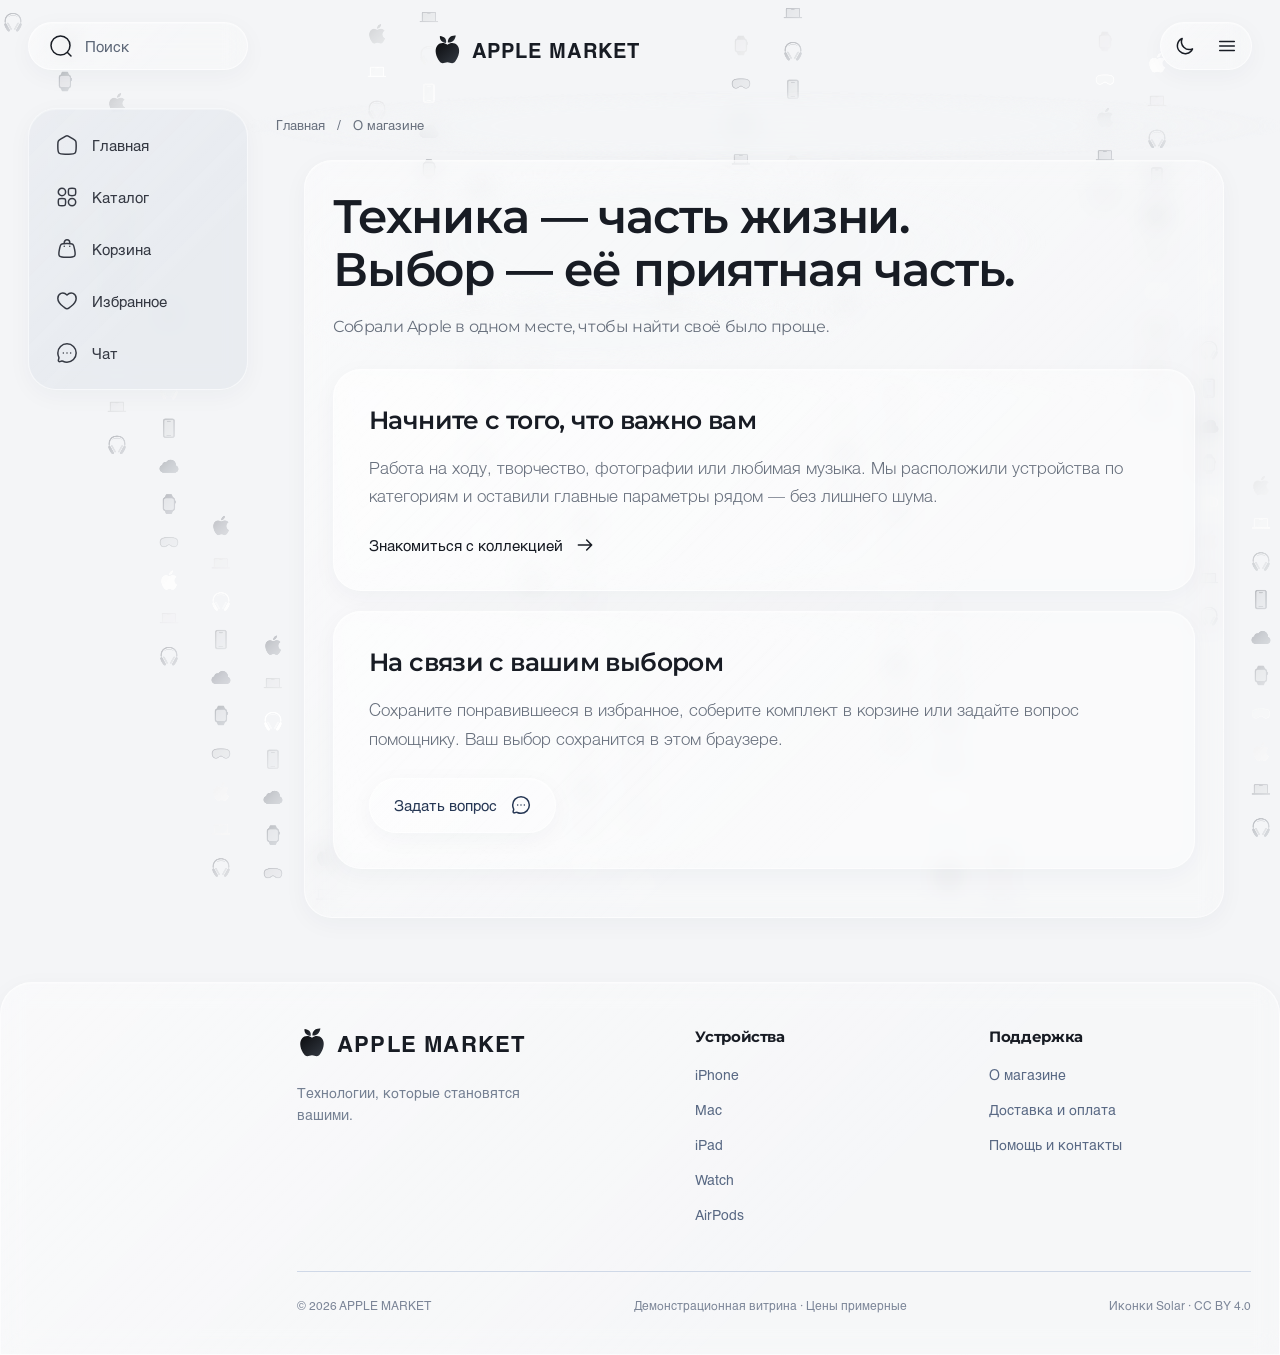
==== commit 04905807: "Add files via upload" ====
--- a/about.html
+++ b/about.html
@@ -1 +1 @@
-<!doctype html><html lang="ru"><head><meta charset="utf-8"><meta name="viewport" content="width=device-width,initial-scale=1"><meta name="description" content="APPLE MARKET — устройства Apple. Каталог iPhone, MacBook, iPad, AirPods и Apple Watch Series 12."><meta name="theme-color" content="#f7f8fc"><title>О магазине — APPLE MARKET</title><link rel="icon" type="image/svg+xml" href="favicon.svg?v=apple-market-21"><script src="theme.js?v=apple-market-21"></script><link rel="preconnect" href="https://fonts.googleapis.com"><link rel="preconnect" href="https://fonts.gstatic.com" crossorigin><link href="https://fonts.googleapis.com/css2?family=Montserrat:wght@400;500;600;700&amp;display=swap" rel="stylesheet"><link rel="stylesheet" href="style.css?v=apple-market-21"><script defer src="solar.js?v=apple-market-21"></script><script defer src="products.js?v=apple-market-21"></script><script defer src="app.js?v=apple-market-21"></script></head><body data-page="about"><noscript>Для просмотра интерактивного каталога включите JavaScript.</noscript></body></html>+<!doctype html><html lang="ru"><head><meta charset="utf-8"><meta name="viewport" content="width=device-width,initial-scale=1"><meta name="description" content="APPLE MARKET — устройства Apple. Каталог iPhone, MacBook, iPad, AirPods и Apple Watch Series 12."><meta name="theme-color" content="#f7f8fc"><title>О магазине — APPLE MARKET</title><link rel="icon" type="image/svg+xml" href="favicon.svg?v=apple-market-22"><script src="theme.js?v=apple-market-22"></script><link rel="preconnect" href="https://fonts.googleapis.com"><link rel="preconnect" href="https://fonts.gstatic.com" crossorigin><link href="https://fonts.googleapis.com/css2?family=Montserrat:wght@400;500;600;700&amp;display=swap" rel="stylesheet"><link rel="stylesheet" href="style.css?v=apple-market-22"><script defer src="solar.js?v=apple-market-22"></script><script defer src="products.js?v=apple-market-22"></script><script defer src="app.js?v=apple-market-22"></script></head><body data-page="about"><noscript>Для просмотра интерактивного каталога включите JavaScript.</noscript></body></html>
--- a/style.css
+++ b/style.css
@@ -284,8 +284,13 @@
 /* Navigation and search need a stable contrast layer over product photography. */
 html body nav.dock{background:linear-gradient(135deg,#ffffff18,transparent 65%),rgba(230,233,239,.78)!important;border-color:#ffffff80;backdrop-filter:blur(18px)!important;-webkit-backdrop-filter:blur(18px)!important}
 html[data-theme=dark] body nav.dock{background:linear-gradient(135deg,#ffffff08,transparent 65%),rgba(32,34,40,.68)!important;border-color:#ffffff30}
-html body nav.dock .dock-indicator{background:rgba(70,75,90,.12);border:1px solid rgba(255,255,255,.18);box-shadow:inset 0 1px 0 rgba(255,255,255,.10)}
-html[data-theme=dark] body nav.dock .dock-indicator{background:rgba(210,220,240,.13);border-color:rgba(255,255,255,.10)}
+/* Flat, neutral translucent selection in the desktop and mobile navigation. */
+:root{--nav-selection:rgba(0,0,0,.15);--nav-hover:rgba(0,0,0,.10)}
+:root[data-theme=dark]{--nav-selection:rgba(0,0,0,.30);--nav-hover:rgba(0,0,0,.22)}
+html body nav.dock .dock-indicator{background:var(--nav-selection);border:0;box-shadow:none}
+html body nav.dock .dock-item:hover{background:var(--nav-hover);box-shadow:none}
+html body .menu-dialog nav a:hover{background:var(--nav-hover);box-shadow:none}
+html body .menu-dialog nav a:is(.active,[aria-current=page]){background:var(--nav-selection);box-shadow:none}
 html body .dock-item{color:#353943}html[data-theme=dark] body .dock-item{color:#f0f1f4}html body .dock-item.active,html body .dock-item[aria-expanded=true]{color:#215acb}html[data-theme=dark] body .dock-item.active,html[data-theme=dark] body .dock-item[aria-expanded=true]{color:#8abaff}
 html body dialog.search-dialog{background:linear-gradient(135deg,#ffffff20,transparent 65%),rgba(245,247,251,.78)!important;backdrop-filter:blur(18px)!important;-webkit-backdrop-filter:blur(18px)!important}
 html[data-theme=dark] body dialog.search-dialog{background:linear-gradient(135deg,#ffffff0c,transparent 65%),rgba(32,35,43,.62)!important;color:#f6f7fa}
